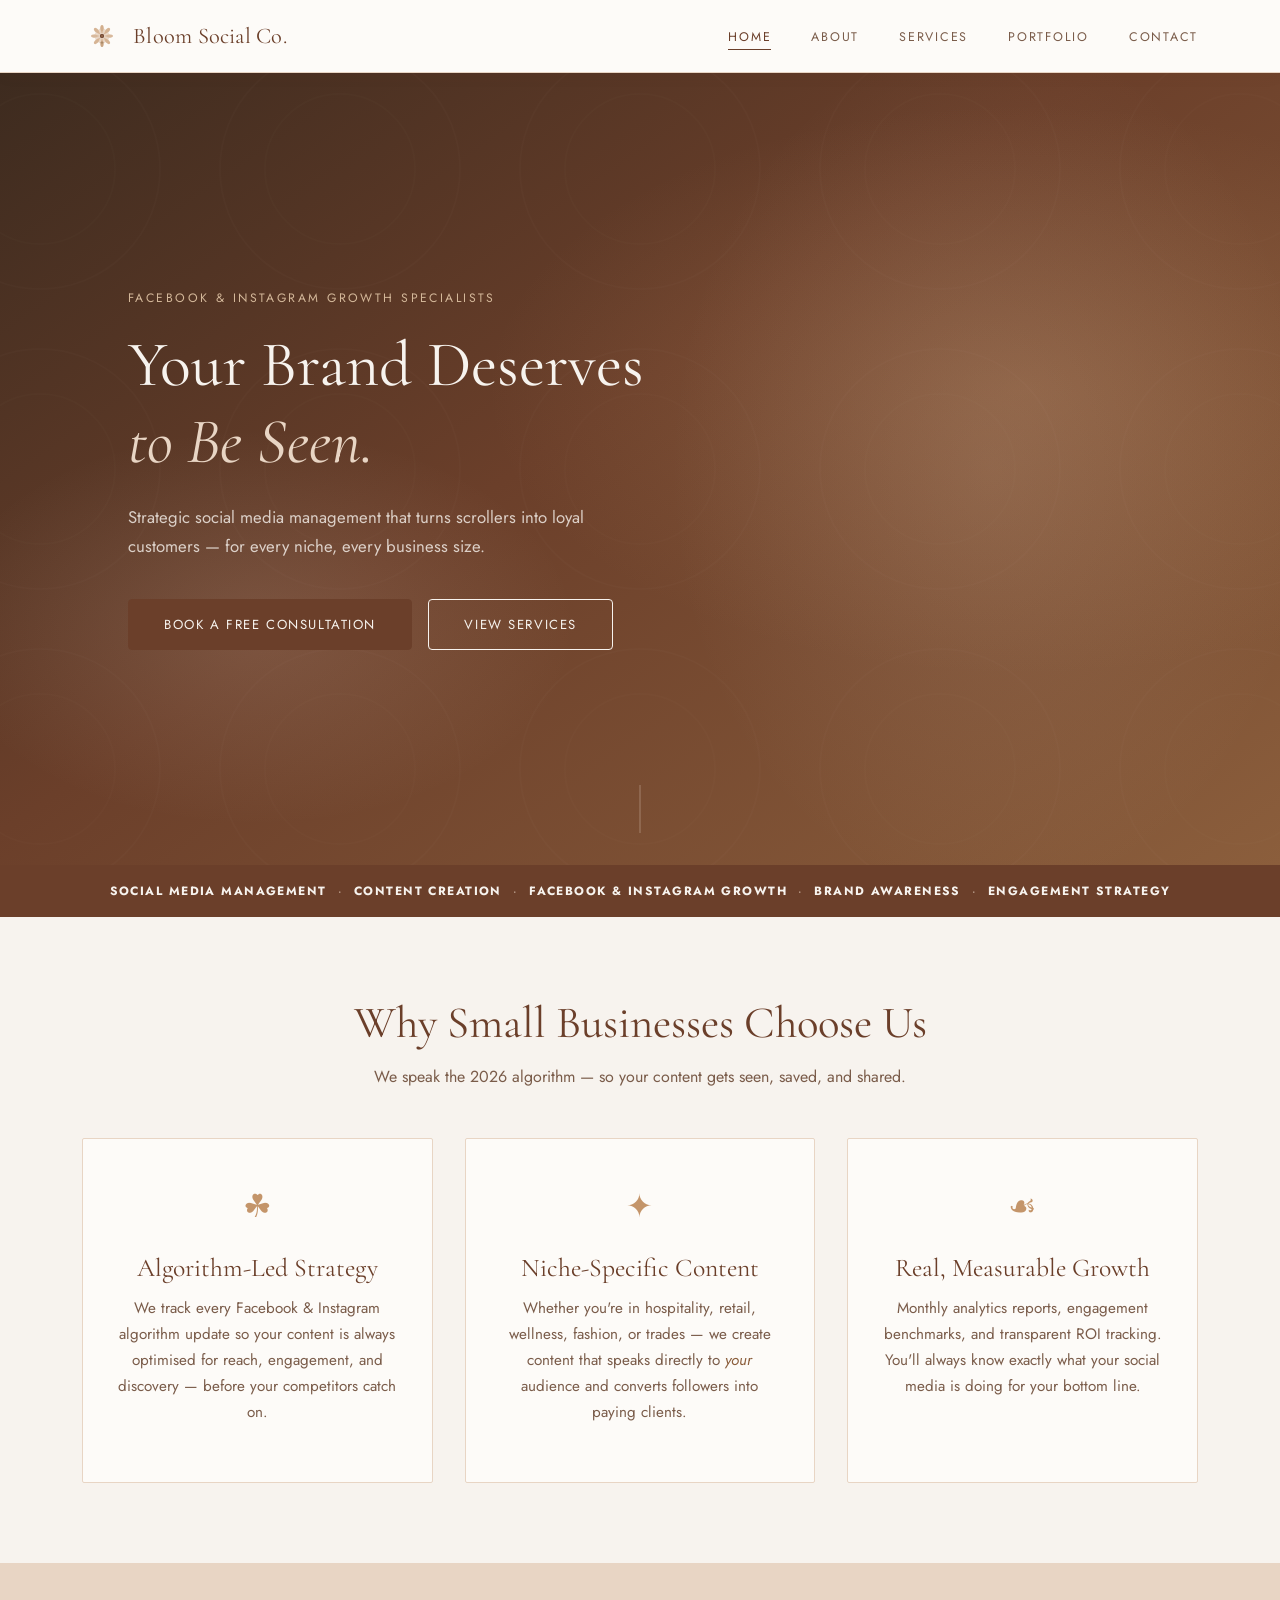
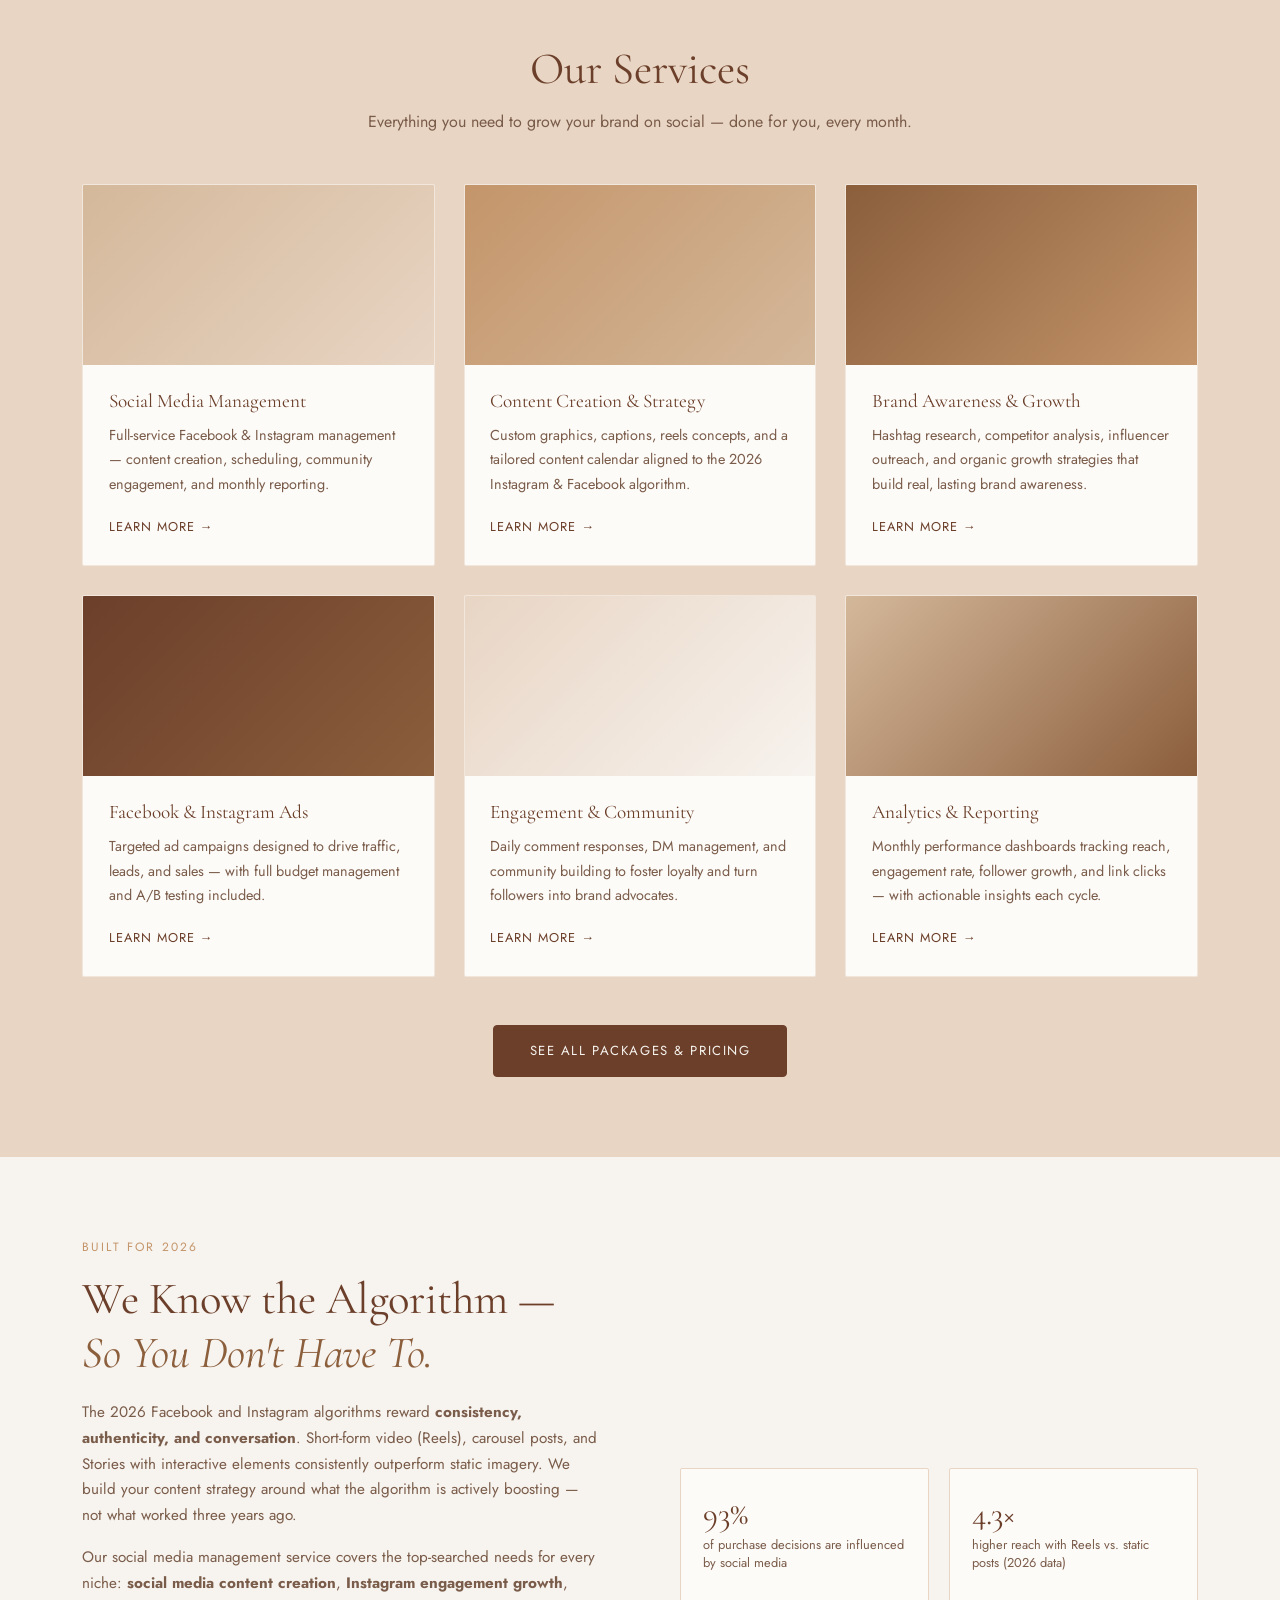
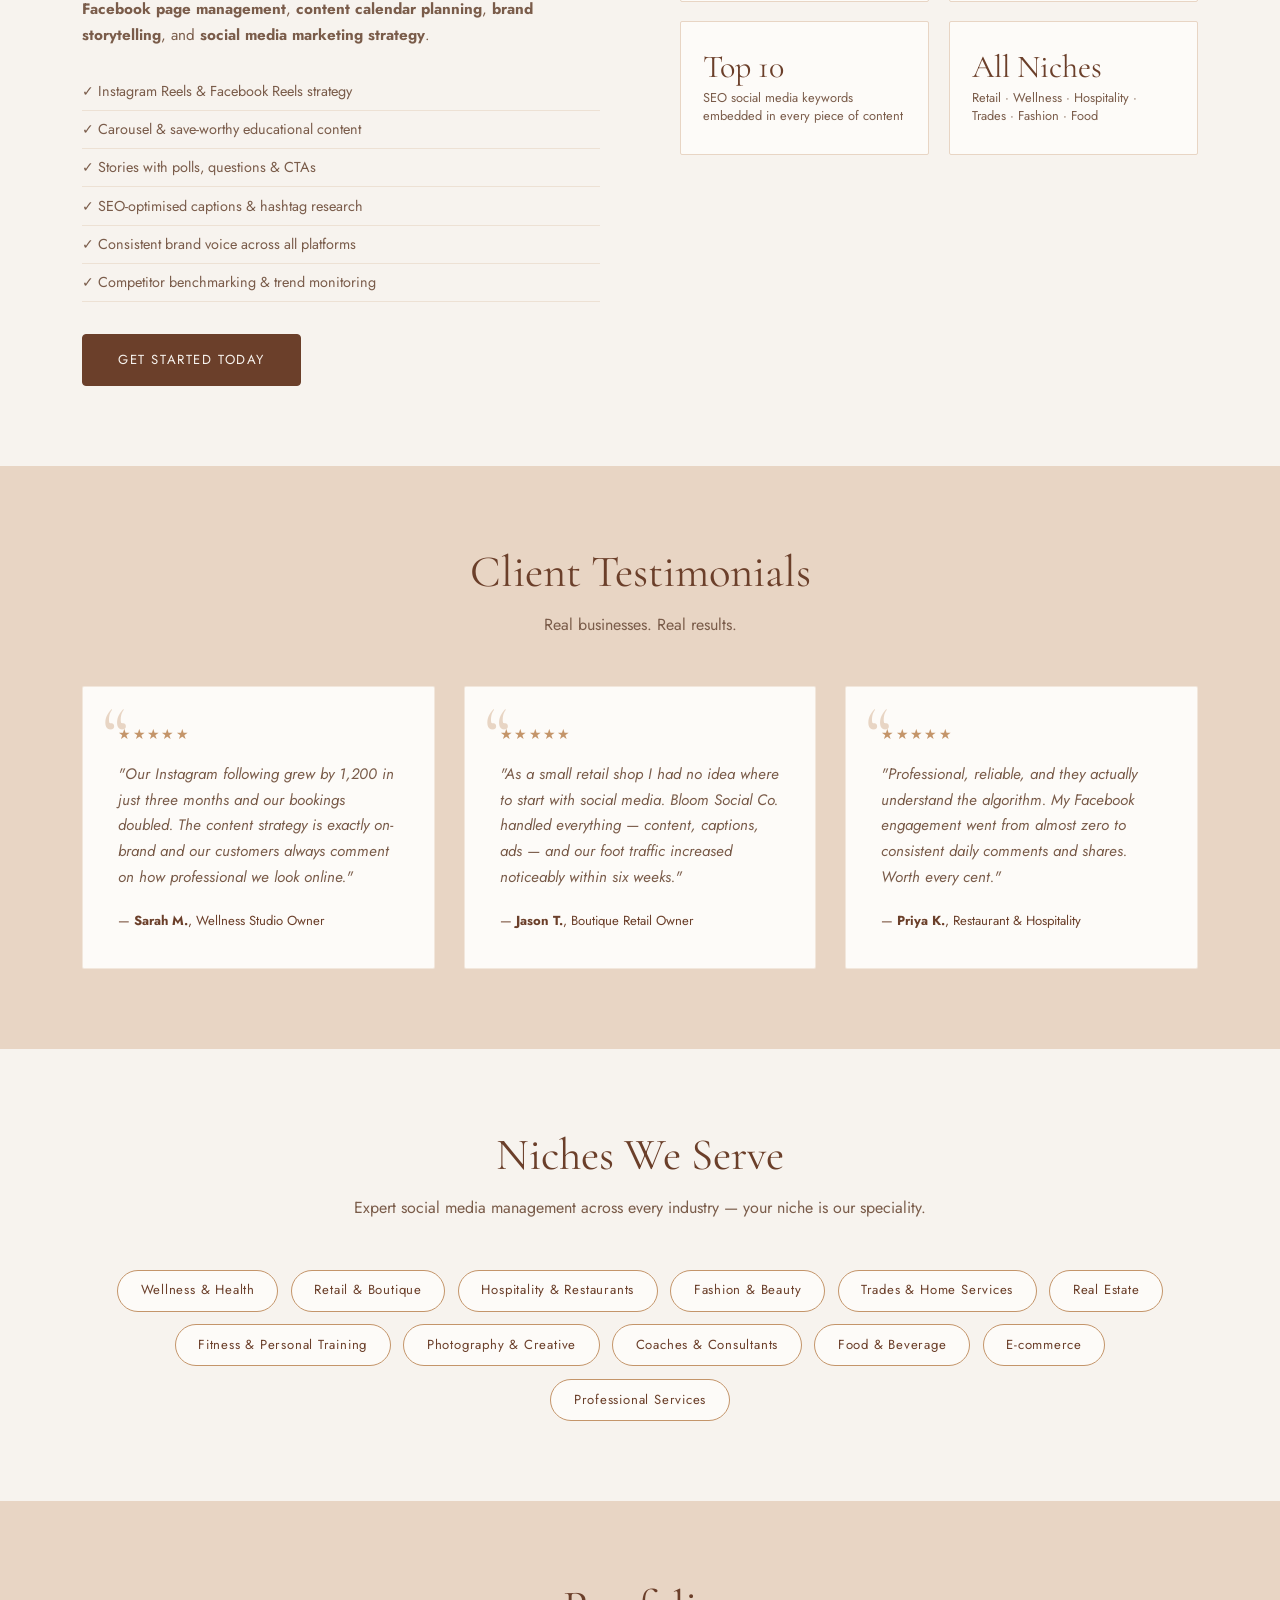
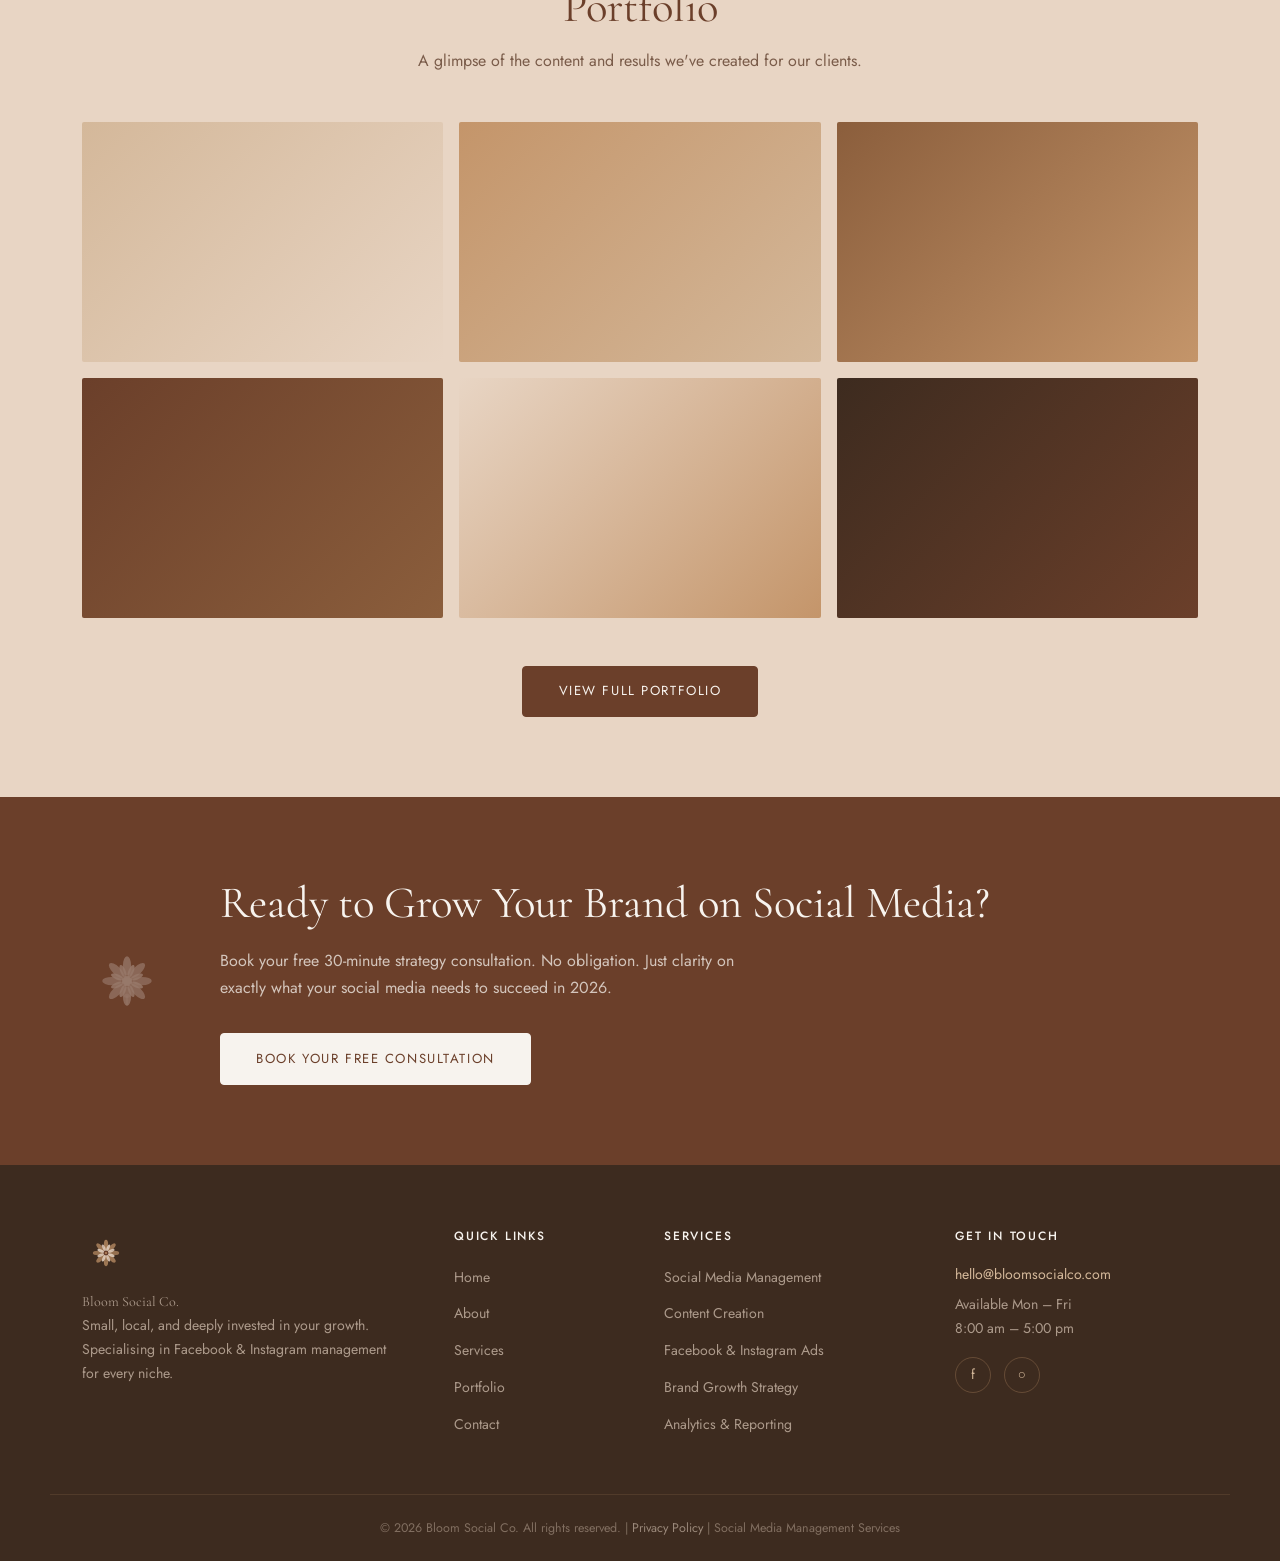
==== index.html @ 13945290 "Build complete Bloom Social Co. website with SEO, logo, and all pages - index.html: Full homepage wi" ====
<!DOCTYPE html>
<html lang="en">
<head>
  <meta charset="UTF-8" />
  <meta name="viewport" content="width=device-width, initial-scale=1.0" />

  <!-- Primary SEO -->
  <title>Social Media Management | Facebook & Instagram Growth | Local Social Media Manager</title>
  <meta name="description" content="Expert social media management for small businesses. Grow your Facebook & Instagram with proven content strategy, engagement growth, and brand storytelling. Serving all niches — book your free consultation today." />
  <meta name="keywords" content="social media management, social media manager, Facebook management, Instagram management, content creation, social media marketing, small business social media, Instagram growth, Facebook ads management, social media strategy, content calendar, brand awareness, engagement growth, social media consultant, local social media manager" />

  <!-- Open Graph -->
  <meta property="og:title" content="Social Media Management | Facebook & Instagram Growth" />
  <meta property="og:description" content="Grow your brand on Facebook & Instagram with expert social media management. Content strategy, engagement, and results — for every niche." />
  <meta property="og:type" content="website" />
  <meta property="og:image" content="assets/og-image.jpg" />

  <!-- Schema Markup -->
  <script type="application/ld+json">
  {
    "@context": "https://schema.org",
    "@type": "LocalBusiness",
    "name": "Bloom Social Co.",
    "description": "Professional social media management for small businesses on Facebook and Instagram.",
    "serviceType": "Social Media Management",
    "areaServed": "Local",
    "url": "https://bloomsocialco.com",
    "sameAs": [
      "https://facebook.com/bloomsocialco",
      "https://instagram.com/bloomsocialco"
    ]
  }
  </script>

  <link rel="preconnect" href="https://fonts.googleapis.com" />
  <link rel="preconnect" href="https://fonts.gstatic.com" crossorigin />
  <link href="https://fonts.googleapis.com/css2?family=Cormorant+Garamond:ital,wght@0,300;0,400;0,500;1,300;1,400&family=Jost:wght@300;400;500&display=swap" rel="stylesheet" />
  <link rel="stylesheet" href="styles.css" />
</head>
<body>

  <!-- NAVIGATION -->
  <header class="site-header" id="top">
    <nav class="nav-container">
      <a href="index.html" class="logo-link">
        <img src="logo.svg" alt="Bloom Social Co. — Social Media Management" class="logo-img" />
        <span class="logo-text">Bloom Social Co.</span>
      </a>
      <button class="nav-toggle" aria-label="Open menu" id="navToggle">&#9776;</button>
      <ul class="nav-links" id="navLinks">
        <li><a href="index.html" class="active">Home</a></li>
        <li><a href="about.html">About</a></li>
        <li><a href="services.html">Services</a></li>
        <li><a href="portfolio.html">Portfolio</a></li>
        <li><a href="contact.html">Contact</a></li>
      </ul>
    </nav>
  </header>

  <!-- HERO -->
  <section class="hero" aria-label="Hero — Social Media Management">
    <div class="hero-overlay"></div>
    <div class="hero-content">
      <p class="hero-eyebrow">Facebook &amp; Instagram Growth Specialists</p>
      <h1>Your Brand Deserves<br /><em>to Be Seen.</em></h1>
      <p class="hero-sub">Strategic social media management that turns scrollers into loyal customers — for every niche, every business size.</p>
      <div class="hero-cta">
        <a href="contact.html" class="btn btn-primary">Book a Free Consultation</a>
        <a href="services.html" class="btn btn-outline">View Services</a>
      </div>
    </div>
    <div class="hero-scroll-hint">
      <span></span>
    </div>
  </section>

  <!-- SEO INTRO STRIP -->
  <section class="seo-strip">
    <div class="container">
      <p>
        <strong>Social Media Management</strong> &nbsp;·&nbsp;
        <strong>Content Creation</strong> &nbsp;·&nbsp;
        <strong>Facebook &amp; Instagram Growth</strong> &nbsp;·&nbsp;
        <strong>Brand Awareness</strong> &nbsp;·&nbsp;
        <strong>Engagement Strategy</strong>
      </p>
    </div>
  </section>

  <!-- THREE PILLARS -->
  <section class="pillars section-pad" id="why-us">
    <div class="container">
      <h2 class="section-title">Why Small Businesses Choose Us</h2>
      <p class="section-sub">We speak the 2026 algorithm — so your content gets seen, saved, and shared.</p>
      <div class="pillars-grid">
        <div class="pillar-card">
          <div class="pillar-icon">&#9752;</div>
          <h3>Algorithm-Led Strategy</h3>
          <p>We track every Facebook &amp; Instagram algorithm update so your content is always optimised for reach, engagement, and discovery — before your competitors catch on.</p>
        </div>
        <div class="pillar-card">
          <div class="pillar-icon">&#10022;</div>
          <h3>Niche-Specific Content</h3>
          <p>Whether you're in hospitality, retail, wellness, fashion, or trades — we create content that speaks directly to <em>your</em> audience and converts followers into paying clients.</p>
        </div>
        <div class="pillar-card">
          <div class="pillar-icon">&#9753;</div>
          <h3>Real, Measurable Growth</h3>
          <p>Monthly analytics reports, engagement benchmarks, and transparent ROI tracking. You'll always know exactly what your social media is doing for your bottom line.</p>
        </div>
      </div>
    </div>
  </section>

  <!-- SERVICES SNAPSHOT -->
  <section class="services-snapshot section-pad bg-cream" id="services">
    <div class="container">
      <h2 class="section-title">Our Services</h2>
      <p class="section-sub">Everything you need to grow your brand on social — done for you, every month.</p>
      <div class="services-grid">

        <article class="service-card">
          <div class="service-img-wrap">
            <div class="service-img-placeholder si-1"></div>
          </div>
          <div class="service-body">
            <h3>Social Media Management</h3>
            <p>Full-service Facebook &amp; Instagram management — content creation, scheduling, community engagement, and monthly reporting.</p>
            <a href="services.html#management" class="link-arrow">Learn More &rarr;</a>
          </div>
        </article>

        <article class="service-card">
          <div class="service-img-wrap">
            <div class="service-img-placeholder si-2"></div>
          </div>
          <div class="service-body">
            <h3>Content Creation &amp; Strategy</h3>
            <p>Custom graphics, captions, reels concepts, and a tailored content calendar aligned to the 2026 Instagram &amp; Facebook algorithm.</p>
            <a href="services.html#content" class="link-arrow">Learn More &rarr;</a>
          </div>
        </article>

        <article class="service-card">
          <div class="service-img-wrap">
            <div class="service-img-placeholder si-3"></div>
          </div>
          <div class="service-body">
            <h3>Brand Awareness &amp; Growth</h3>
            <p>Hashtag research, competitor analysis, influencer outreach, and organic growth strategies that build real, lasting brand awareness.</p>
            <a href="services.html#growth" class="link-arrow">Learn More &rarr;</a>
          </div>
        </article>

        <article class="service-card">
          <div class="service-img-wrap">
            <div class="service-img-placeholder si-4"></div>
          </div>
          <div class="service-body">
            <h3>Facebook &amp; Instagram Ads</h3>
            <p>Targeted ad campaigns designed to drive traffic, leads, and sales — with full budget management and A/B testing included.</p>
            <a href="services.html#ads" class="link-arrow">Learn More &rarr;</a>
          </div>
        </article>

        <article class="service-card">
          <div class="service-img-wrap">
            <div class="service-img-placeholder si-5"></div>
          </div>
          <div class="service-body">
            <h3>Engagement &amp; Community</h3>
            <p>Daily comment responses, DM management, and community building to foster loyalty and turn followers into brand advocates.</p>
            <a href="services.html#engagement" class="link-arrow">Learn More &rarr;</a>
          </div>
        </article>

        <article class="service-card">
          <div class="service-img-wrap">
            <div class="service-img-placeholder si-6"></div>
          </div>
          <div class="service-body">
            <h3>Analytics &amp; Reporting</h3>
            <p>Monthly performance dashboards tracking reach, engagement rate, follower growth, and link clicks — with actionable insights each cycle.</p>
            <a href="services.html#analytics" class="link-arrow">Learn More &rarr;</a>
          </div>
        </article>

      </div>
      <div class="center-cta">
        <a href="services.html" class="btn btn-primary">See All Packages &amp; Pricing</a>
      </div>
    </div>
  </section>

  <!-- SEO KEYWORDS SECTION -->
  <section class="seo-section section-pad" id="seo-info">
    <div class="container two-col">
      <div class="seo-text">
        <span class="eyebrow">Built for 2026</span>
        <h2>We Know the Algorithm — <em>So You Don't Have To.</em></h2>
        <p>The 2026 Facebook and Instagram algorithms reward <strong>consistency, authenticity, and conversation</strong>. Short-form video (Reels), carousel posts, and Stories with interactive elements consistently outperform static imagery. We build your content strategy around what the algorithm is actively boosting — not what worked three years ago.</p>
        <p>Our social media management service covers the top-searched needs for every niche: <strong>social media content creation</strong>, <strong>Instagram engagement growth</strong>, <strong>Facebook page management</strong>, <strong>content calendar planning</strong>, <strong>brand storytelling</strong>, and <strong>social media marketing strategy</strong>.</p>
        <ul class="seo-list">
          <li>&#10003; Instagram Reels &amp; Facebook Reels strategy</li>
          <li>&#10003; Carousel &amp; save-worthy educational content</li>
          <li>&#10003; Stories with polls, questions &amp; CTAs</li>
          <li>&#10003; SEO-optimised captions &amp; hashtag research</li>
          <li>&#10003; Consistent brand voice across all platforms</li>
          <li>&#10003; Competitor benchmarking &amp; trend monitoring</li>
        </ul>
        <a href="contact.html" class="btn btn-primary">Get Started Today</a>
      </div>
      <div class="seo-visual">
        <div class="seo-stat-card">
          <span class="stat-num">93%</span>
          <span class="stat-label">of purchase decisions are influenced by social media</span>
        </div>
        <div class="seo-stat-card">
          <span class="stat-num">4.3×</span>
          <span class="stat-label">higher reach with Reels vs. static posts (2026 data)</span>
        </div>
        <div class="seo-stat-card">
          <span class="stat-num">Top 10</span>
          <span class="stat-label">SEO social media keywords embedded in every piece of content</span>
        </div>
        <div class="seo-stat-card">
          <span class="stat-num">All Niches</span>
          <span class="stat-label">Retail · Wellness · Hospitality · Trades · Fashion · Food</span>
        </div>
      </div>
    </div>
  </section>

  <!-- TESTIMONIALS -->
  <section class="testimonials section-pad bg-cream" id="testimonials">
    <div class="container">
      <h2 class="section-title">Client Testimonials</h2>
      <p class="section-sub">Real businesses. Real results.</p>
      <div class="testimonials-grid">

        <blockquote class="testimonial-card">
          <div class="stars">&#9733;&#9733;&#9733;&#9733;&#9733;</div>
          <p>"Our Instagram following grew by 1,200 in just three months and our bookings doubled. The content strategy is exactly on-brand and our customers always comment on how professional we look online."</p>
          <footer>— <strong>Sarah M.</strong>, Wellness Studio Owner</footer>
        </blockquote>

        <blockquote class="testimonial-card">
          <div class="stars">&#9733;&#9733;&#9733;&#9733;&#9733;</div>
          <p>"As a small retail shop I had no idea where to start with social media. Bloom Social Co. handled everything — content, captions, ads — and our foot traffic increased noticeably within six weeks."</p>
          <footer>— <strong>Jason T.</strong>, Boutique Retail Owner</footer>
        </blockquote>

        <blockquote class="testimonial-card">
          <div class="stars">&#9733;&#9733;&#9733;&#9733;&#9733;</div>
          <p>"Professional, reliable, and they actually understand the algorithm. My Facebook engagement went from almost zero to consistent daily comments and shares. Worth every cent."</p>
          <footer>— <strong>Priya K.</strong>, Restaurant &amp; Hospitality</footer>
        </blockquote>

      </div>
    </div>
  </section>

  <!-- NICHES WE SERVE -->
  <section class="niches section-pad" id="niches">
    <div class="container">
      <h2 class="section-title">Niches We Serve</h2>
      <p class="section-sub">Expert social media management across every industry — your niche is our speciality.</p>
      <div class="niches-wrap">
        <span class="niche-tag">Wellness &amp; Health</span>
        <span class="niche-tag">Retail &amp; Boutique</span>
        <span class="niche-tag">Hospitality &amp; Restaurants</span>
        <span class="niche-tag">Fashion &amp; Beauty</span>
        <span class="niche-tag">Trades &amp; Home Services</span>
        <span class="niche-tag">Real Estate</span>
        <span class="niche-tag">Fitness &amp; Personal Training</span>
        <span class="niche-tag">Photography &amp; Creative</span>
        <span class="niche-tag">Coaches &amp; Consultants</span>
        <span class="niche-tag">Food &amp; Beverage</span>
        <span class="niche-tag">E-commerce</span>
        <span class="niche-tag">Professional Services</span>
      </div>
    </div>
  </section>

  <!-- PORTFOLIO TEASER -->
  <section class="portfolio-teaser section-pad bg-cream" id="portfolio">
    <div class="container">
      <h2 class="section-title">Portfolio</h2>
      <p class="section-sub">A glimpse of the content and results we've created for our clients.</p>
      <div class="portfolio-grid">
        <div class="portfolio-item pi-1">
          <div class="portfolio-overlay">
            <span>Wellness Studio — Instagram Growth</span>
          </div>
        </div>
        <div class="portfolio-item pi-2">
          <div class="portfolio-overlay">
            <span>Boutique Retail — Facebook &amp; IG Strategy</span>
          </div>
        </div>
        <div class="portfolio-item pi-3">
          <div class="portfolio-overlay">
            <span>Restaurant — Content Creation &amp; Reels</span>
          </div>
        </div>
        <div class="portfolio-item pi-4">
          <div class="portfolio-overlay">
            <span>Fitness Coach — Personal Branding</span>
          </div>
        </div>
        <div class="portfolio-item pi-5">
          <div class="portfolio-overlay">
            <span>Real Estate — Listing Campaigns</span>
          </div>
        </div>
        <div class="portfolio-item pi-6">
          <div class="portfolio-overlay">
            <span>E-commerce — Ad Campaign Management</span>
          </div>
        </div>
      </div>
      <div class="center-cta">
        <a href="portfolio.html" class="btn btn-primary">View Full Portfolio</a>
      </div>
    </div>
  </section>

  <!-- CTA BANNER -->
  <section class="cta-banner section-pad">
    <div class="container cta-inner">
      <div class="cta-flower">
        <img src="logo.svg" alt="" aria-hidden="true" class="cta-logo" />
      </div>
      <div class="cta-text">
        <h2>Ready to Grow Your Brand on Social Media?</h2>
        <p>Book your free 30-minute strategy consultation. No obligation. Just clarity on exactly what your social media needs to succeed in 2026.</p>
        <a href="contact.html" class="btn btn-light">Book Your Free Consultation</a>
      </div>
    </div>
  </section>

  <!-- FOOTER -->
  <footer class="site-footer">
    <div class="container footer-grid">
      <div class="footer-brand">
        <img src="logo.svg" alt="Bloom Social Co." class="footer-logo" />
        <p class="footer-tagline">Bloom Social Co.</p>
        <p>Small, local, and deeply invested in your growth. Specialising in Facebook &amp; Instagram management for every niche.</p>
      </div>
      <div class="footer-links">
        <h4>Quick Links</h4>
        <ul>
          <li><a href="index.html">Home</a></li>
          <li><a href="about.html">About</a></li>
          <li><a href="services.html">Services</a></li>
          <li><a href="portfolio.html">Portfolio</a></li>
          <li><a href="contact.html">Contact</a></li>
        </ul>
      </div>
      <div class="footer-services">
        <h4>Services</h4>
        <ul>
          <li><a href="services.html#management">Social Media Management</a></li>
          <li><a href="services.html#content">Content Creation</a></li>
          <li><a href="services.html#ads">Facebook &amp; Instagram Ads</a></li>
          <li><a href="services.html#growth">Brand Growth Strategy</a></li>
          <li><a href="services.html#analytics">Analytics &amp; Reporting</a></li>
        </ul>
      </div>
      <div class="footer-contact">
        <h4>Get in Touch</h4>
        <p><a href="mailto:hello@bloomsocialco.com">hello@bloomsocialco.com</a></p>
        <p>Available Mon – Fri<br />8:00 am – 5:00 pm</p>
        <div class="social-icons">
          <a href="#" aria-label="Facebook" class="social-icon">f</a>
          <a href="#" aria-label="Instagram" class="social-icon">&#9675;</a>
        </div>
      </div>
    </div>
    <div class="footer-bottom">
      <p>&copy; 2026 Bloom Social Co. All rights reserved. | <a href="#">Privacy Policy</a> | Social Media Management Services</p>
    </div>
  </footer>

  <script src="main.js"></script>
</body>
</html>
---- styles.css ----
/* ===================================================
   BLOOM SOCIAL CO. — Main Stylesheet
   Palette: Cream #F7F3EE, Beige #E8D5C4, Brown #6B3F2A
   =================================================== */

/* ---- RESET & BASE ---- */
*, *::before, *::after { box-sizing: border-box; margin: 0; padding: 0; }

:root {
  --cream:       #F7F3EE;
  --beige:       #E8D5C4;
  --beige-dark:  #D4B89A;
  --brown:       #6B3F2A;
  --brown-light: #8B5E3C;
  --brown-pale:  #C4956A;
  --text:        #3D2B1F;
  --text-light:  #7A5C4A;
  --white:       #FDFBF8;
  --font-serif:  'Cormorant Garamond', Georgia, serif;
  --font-sans:   'Jost', 'Helvetica Neue', Arial, sans-serif;
  --radius:      4px;
  --transition:  0.3s ease;
  --shadow:      0 4px 24px rgba(107,63,42,0.08);
}

html { scroll-behavior: smooth; }

body {
  font-family: var(--font-sans);
  font-size: 16px;
  line-height: 1.7;
  color: var(--text);
  background: var(--cream);
}

img { max-width: 100%; display: block; }
a  { color: inherit; text-decoration: none; }
ul { list-style: none; }

/* ---- TYPOGRAPHY ---- */
h1, h2, h3, h4 {
  font-family: var(--font-serif);
  font-weight: 400;
  line-height: 1.2;
  color: var(--brown);
}

h1 { font-size: clamp(2.4rem, 5vw, 4rem); }
h2 { font-size: clamp(1.8rem, 3.5vw, 2.8rem); }
h3 { font-size: clamp(1.2rem, 2.5vw, 1.6rem); }

em { font-style: italic; color: var(--brown-light); }

p { margin-bottom: 1rem; color: var(--text-light); }

/* ---- CONTAINERS ---- */
.container       { max-width: 1180px; margin: 0 auto; padding: 0 2rem; }
.section-pad     { padding: 5rem 0; }
.bg-cream        { background: var(--beige); }

/* ---- BUTTONS ---- */
.btn {
  display: inline-block;
  font-family: var(--font-sans);
  font-size: 0.82rem;
  letter-spacing: 0.12em;
  text-transform: uppercase;
  padding: 0.85rem 2.2rem;
  border-radius: var(--radius);
  transition: var(--transition);
  cursor: pointer;
  border: 1.5px solid transparent;
}

.btn-primary {
  background: var(--brown);
  color: var(--cream);
  border-color: var(--brown);
}
.btn-primary:hover {
  background: var(--brown-light);
  border-color: var(--brown-light);
}

.btn-outline {
  background: transparent;
  color: var(--cream);
  border-color: var(--cream);
}
.btn-outline:hover {
  background: var(--cream);
  color: var(--brown);
}

.btn-light {
  background: var(--cream);
  color: var(--brown);
  border-color: var(--cream);
}
.btn-light:hover {
  background: var(--beige);
  border-color: var(--beige);
}

/* ---- NAVIGATION ---- */
.site-header {
  position: sticky;
  top: 0;
  z-index: 100;
  background: var(--white);
  border-bottom: 1px solid var(--beige);
  box-shadow: 0 2px 16px rgba(107,63,42,0.05);
}

.nav-container {
  max-width: 1180px;
  margin: 0 auto;
  padding: 0 2rem;
  display: flex;
  align-items: center;
  justify-content: space-between;
  height: 72px;
}

.logo-link {
  display: flex;
  align-items: center;
  gap: 0.7rem;
}

.logo-img { width: 40px; height: 40px; }

.logo-text {
  font-family: var(--font-serif);
  font-size: 1.4rem;
  color: var(--brown);
  letter-spacing: 0.01em;
}

.nav-links {
  display: flex;
  gap: 2.5rem;
  align-items: center;
}

.nav-links a {
  font-size: 0.78rem;
  letter-spacing: 0.14em;
  text-transform: uppercase;
  color: var(--text-light);
  transition: color var(--transition);
  position: relative;
}

.nav-links a::after {
  content: '';
  position: absolute;
  bottom: -4px;
  left: 0;
  width: 0;
  height: 1px;
  background: var(--brown);
  transition: width var(--transition);
}

.nav-links a:hover,
.nav-links a.active {
  color: var(--brown);
}

.nav-links a:hover::after,
.nav-links a.active::after {
  width: 100%;
}

.nav-toggle {
  display: none;
  background: none;
  border: none;
  font-size: 1.5rem;
  color: var(--brown);
  cursor: pointer;
}

/* ---- HERO ---- */
.hero {
  position: relative;
  min-height: 88vh;
  background: var(--brown);
  display: flex;
  align-items: center;
  overflow: hidden;
}

/* Layered gradient texture background */
.hero::before {
  content: '';
  position: absolute;
  inset: 0;
  background:
    radial-gradient(ellipse 70% 60% at 80% 40%, rgba(196,149,106,0.25) 0%, transparent 60%),
    radial-gradient(ellipse 50% 50% at 20% 70%, rgba(232,213,196,0.15) 0%, transparent 50%),
    linear-gradient(145deg, #3D2B1F 0%, #6B3F2A 45%, #8B5E3C 100%);
}

.hero::after {
  content: '';
  position: absolute;
  top: -10%;
  right: -5%;
  width: 55%;
  height: 120%;
  background: radial-gradient(ellipse at center, rgba(232,213,196,0.12) 0%, transparent 65%);
  border-radius: 50%;
}

.hero-overlay {
  position: absolute;
  inset: 0;
  background: url("data:image/svg+xml,%3Csvg xmlns='http://www.w3.org/2000/svg' width='200' height='200' viewBox='0 0 200 200'%3E%3Ccircle cx='100' cy='100' r='80' fill='none' stroke='rgba(232,213,196,0.04)' stroke-width='1'/%3E%3Ccircle cx='100' cy='100' r='50' fill='none' stroke='rgba(232,213,196,0.03)' stroke-width='1'/%3E%3C/svg%3E") center/300px repeat;
  opacity: 0.5;
}

.hero-content {
  position: relative;
  z-index: 2;
  max-width: 680px;
  padding: 4rem 2rem 4rem 10%;
}

.hero-eyebrow {
  font-size: 0.76rem;
  letter-spacing: 0.2em;
  text-transform: uppercase;
  color: var(--beige-dark);
  margin-bottom: 1.2rem;
}

.hero h1 {
  color: var(--cream);
  margin-bottom: 1.4rem;
}

.hero h1 em { color: var(--beige); }

.hero-sub {
  color: rgba(247,243,238,0.8);
  font-size: 1.05rem;
  max-width: 520px;
  margin-bottom: 2.4rem;
}

.hero-cta {
  display: flex;
  gap: 1rem;
  flex-wrap: wrap;
}

.hero-scroll-hint {
  position: absolute;
  bottom: 2rem;
  left: 50%;
  transform: translateX(-50%);
  z-index: 2;
}

.hero-scroll-hint span {
  display: block;
  width: 1px;
  height: 48px;
  background: rgba(232,213,196,0.4);
  margin: 0 auto;
  animation: scrollLine 2s ease infinite;
}

@keyframes scrollLine {
  0%   { opacity: 0; transform: scaleY(0); transform-origin: top; }
  50%  { opacity: 1; }
  100% { opacity: 0; transform: scaleY(1); transform-origin: top; }
}

/* ---- SEO STRIP ---- */
.seo-strip {
  background: var(--brown);
  padding: 1rem 0;
}

.seo-strip p {
  color: var(--beige);
  font-size: 0.75rem;
  letter-spacing: 0.12em;
  text-transform: uppercase;
  text-align: center;
  margin: 0;
}

.seo-strip strong { color: var(--cream); }

/* ---- SECTION TITLES ---- */
.section-title {
  text-align: center;
  margin-bottom: 0.75rem;
}

.section-sub {
  text-align: center;
  max-width: 580px;
  margin: 0 auto 3rem;
  font-size: 1rem;
}

/* ---- PILLARS ---- */
.pillars-grid {
  display: grid;
  grid-template-columns: repeat(3, 1fr);
  gap: 2rem;
}

.pillar-card {
  text-align: center;
  padding: 2.5rem 2rem;
  border: 1px solid var(--beige);
  border-radius: 2px;
  background: var(--white);
  transition: box-shadow var(--transition), transform var(--transition);
}

.pillar-card:hover {
  box-shadow: var(--shadow);
  transform: translateY(-3px);
}

.pillar-icon {
  font-size: 2rem;
  color: var(--brown-pale);
  margin-bottom: 1.2rem;
}

.pillar-card h3 { margin-bottom: 0.8rem; }
.pillar-card p  { font-size: 0.95rem; }

/* ---- SERVICES GRID ---- */
.services-grid {
  display: grid;
  grid-template-columns: repeat(3, 1fr);
  gap: 1.8rem;
  margin-bottom: 3rem;
}

.service-card {
  background: var(--white);
  border: 1px solid rgba(196,149,106,0.2);
  border-radius: 2px;
  overflow: hidden;
  transition: box-shadow var(--transition), transform var(--transition);
}

.service-card:hover {
  box-shadow: var(--shadow);
  transform: translateY(-4px);
}

.service-img-wrap { height: 180px; overflow: hidden; }

/* Placeholder colours per card — replace with real images */
.service-img-placeholder {
  width: 100%;
  height: 100%;
}
.si-1 { background: linear-gradient(135deg, #D4B89A, #E8D5C4); }
.si-2 { background: linear-gradient(135deg, #C4956A, #D4B89A); }
.si-3 { background: linear-gradient(135deg, #8B5E3C, #C4956A); }
.si-4 { background: linear-gradient(135deg, #6B3F2A, #8B5E3C); }
.si-5 { background: linear-gradient(135deg, #E8D5C4, #F7F3EE); }
.si-6 { background: linear-gradient(135deg, #D4B89A, #8B5E3C); }

.service-body {
  padding: 1.6rem;
}

.service-body h3 { margin-bottom: 0.6rem; font-size: 1.2rem; }
.service-body p  { font-size: 0.9rem; margin-bottom: 1rem; }

.link-arrow {
  font-size: 0.8rem;
  letter-spacing: 0.08em;
  color: var(--brown);
  text-transform: uppercase;
  display: inline-flex;
  align-items: center;
  gap: 0.3rem;
  transition: gap var(--transition);
}

.link-arrow:hover { gap: 0.6rem; }

.center-cta { text-align: center; }

/* ---- SEO SECTION ---- */
.two-col {
  display: grid;
  grid-template-columns: 1fr 1fr;
  gap: 5rem;
  align-items: center;
}

.eyebrow {
  display: block;
  font-size: 0.75rem;
  letter-spacing: 0.18em;
  text-transform: uppercase;
  color: var(--brown-pale);
  margin-bottom: 1rem;
}

.seo-text h2 { margin-bottom: 1.2rem; }
.seo-text p  { font-size: 0.95rem; }

.seo-list {
  list-style: none;
  margin: 1.5rem 0 2rem;
}

.seo-list li {
  font-size: 0.9rem;
  color: var(--text-light);
  padding: 0.4rem 0;
  border-bottom: 1px solid rgba(196,149,106,0.2);
}

.seo-visual {
  display: grid;
  grid-template-columns: 1fr 1fr;
  gap: 1.2rem;
}

.seo-stat-card {
  background: var(--white);
  border: 1px solid var(--beige);
  padding: 1.8rem 1.4rem;
  border-radius: 2px;
  display: flex;
  flex-direction: column;
  gap: 0.4rem;
}

.stat-num {
  font-family: var(--font-serif);
  font-size: 2rem;
  color: var(--brown);
  line-height: 1;
}

.stat-label {
  font-size: 0.8rem;
  color: var(--text-light);
  line-height: 1.4;
}

/* ---- TESTIMONIALS ---- */
.testimonials-grid {
  display: grid;
  grid-template-columns: repeat(3, 1fr);
  gap: 1.8rem;
}

.testimonial-card {
  background: var(--white);
  border: 1px solid rgba(196,149,106,0.2);
  padding: 2.2rem;
  border-radius: 2px;
  position: relative;
}

.testimonial-card::before {
  content: '\201C';
  font-family: var(--font-serif);
  font-size: 5rem;
  color: var(--beige);
  position: absolute;
  top: 0.5rem;
  left: 1.2rem;
  line-height: 1;
}

.stars {
  color: var(--brown-pale);
  font-size: 0.85rem;
  letter-spacing: 0.1em;
  margin-bottom: 1rem;
}

.testimonial-card p {
  font-style: italic;
  font-size: 0.95rem;
  margin-bottom: 1.2rem;
}

.testimonial-card footer {
  font-size: 0.82rem;
  color: var(--brown);
}

/* ---- NICHES ---- */
.niches-wrap {
  display: flex;
  flex-wrap: wrap;
  gap: 0.8rem;
  justify-content: center;
}

.niche-tag {
  display: inline-block;
  padding: 0.55rem 1.4rem;
  border: 1px solid var(--brown-pale);
  border-radius: 100px;
  font-size: 0.82rem;
  letter-spacing: 0.06em;
  color: var(--brown);
  background: var(--white);
  transition: background var(--transition), color var(--transition);
}

.niche-tag:hover {
  background: var(--brown);
  color: var(--cream);
}

/* ---- PORTFOLIO GRID ---- */
.portfolio-grid {
  display: grid;
  grid-template-columns: repeat(3, 1fr);
  gap: 1rem;
  margin-bottom: 3rem;
}

.portfolio-item {
  position: relative;
  height: 240px;
  border-radius: 2px;
  overflow: hidden;
  cursor: pointer;
}

.pi-1 { background: linear-gradient(135deg, #D4B89A 0%, #E8D5C4 100%); }
.pi-2 { background: linear-gradient(135deg, #C4956A 0%, #D4B89A 100%); }
.pi-3 { background: linear-gradient(135deg, #8B5E3C 0%, #C4956A 100%); }
.pi-4 { background: linear-gradient(135deg, #6B3F2A 0%, #8B5E3C 100%); }
.pi-5 { background: linear-gradient(135deg, #E8D5C4 0%, #C4956A 100%); }
.pi-6 { background: linear-gradient(135deg, #3D2B1F 0%, #6B3F2A 100%); }

.portfolio-overlay {
  position: absolute;
  inset: 0;
  background: rgba(61,43,31,0.7);
  display: flex;
  align-items: flex-end;
  padding: 1.4rem;
  opacity: 0;
  transition: opacity var(--transition);
}

.portfolio-item:hover .portfolio-overlay { opacity: 1; }

.portfolio-overlay span {
  color: var(--cream);
  font-size: 0.85rem;
  letter-spacing: 0.06em;
  font-family: var(--font-serif);
  font-size: 1rem;
}

/* ---- CTA BANNER ---- */
.cta-banner {
  background: var(--brown);
  padding: 5rem 0;
}

.cta-inner {
  display: flex;
  align-items: center;
  gap: 3rem;
}

.cta-flower { flex-shrink: 0; }

.cta-logo {
  width: 90px;
  height: 90px;
  filter: brightness(0) invert(1) opacity(0.3);
}

.cta-text h2 {
  color: var(--cream);
  margin-bottom: 1rem;
}

.cta-text p {
  color: rgba(247,243,238,0.75);
  max-width: 520px;
  margin-bottom: 2rem;
}

/* ---- FOOTER ---- */
.site-footer {
  background: var(--text);
  color: var(--beige);
  padding-top: 4rem;
}

.footer-grid {
  display: grid;
  grid-template-columns: 2fr 1fr 1.5fr 1.5fr;
  gap: 3rem;
  padding-bottom: 3rem;
  border-bottom: 1px solid rgba(196,149,106,0.15);
}

.footer-logo { width: 48px; height: 48px; margin-bottom: 0.8rem; }

.footer-tagline {
  font-family: var(--font-serif);
  font-size: 1.2rem;
  color: var(--cream);
  margin-bottom: 0.8rem;
}

.footer-brand p {
  font-size: 0.88rem;
  color: rgba(232,213,196,0.65);
  margin: 0;
}

.footer-links h4,
.footer-services h4,
.footer-contact h4 {
  color: var(--cream);
  font-size: 0.75rem;
  letter-spacing: 0.15em;
  text-transform: uppercase;
  margin-bottom: 1.2rem;
  font-family: var(--font-sans);
  font-weight: 500;
}

.footer-links ul li,
.footer-services ul li {
  margin-bottom: 0.6rem;
}

.footer-links a,
.footer-services a {
  font-size: 0.88rem;
  color: rgba(232,213,196,0.65);
  transition: color var(--transition);
}

.footer-links a:hover,
.footer-services a:hover {
  color: var(--beige);
}

.footer-contact p {
  font-size: 0.88rem;
  color: rgba(232,213,196,0.65);
  margin-bottom: 0.4rem;
}

.footer-contact a { color: var(--beige-dark); }

.social-icons {
  display: flex;
  gap: 0.8rem;
  margin-top: 1rem;
}

.social-icon {
  width: 36px;
  height: 36px;
  border: 1px solid rgba(196,149,106,0.3);
  border-radius: 50%;
  display: flex;
  align-items: center;
  justify-content: center;
  font-size: 0.85rem;
  color: var(--beige);
  transition: background var(--transition), border-color var(--transition);
}

.social-icon:hover {
  background: var(--brown-pale);
  border-color: var(--brown-pale);
}

.footer-bottom {
  padding: 1.4rem 2rem;
  text-align: center;
}

.footer-bottom p {
  font-size: 0.78rem;
  color: rgba(232,213,196,0.4);
  margin: 0;
}

.footer-bottom a {
  color: rgba(232,213,196,0.55);
  transition: color var(--transition);
}
.footer-bottom a:hover { color: var(--beige); }

/* ---- PAGE HERO (inner pages) ---- */
.page-hero {
  background: var(--brown);
  padding: 5rem 0 4rem;
  text-align: center;
  position: relative;
  overflow: hidden;
}

.page-hero::before {
  content: '';
  position: absolute;
  inset: 0;
  background: radial-gradient(ellipse 60% 80% at 50% 50%, rgba(196,149,106,0.18) 0%, transparent 70%);
}

.page-hero h1 {
  color: var(--cream);
  position: relative;
}

.page-hero p {
  color: rgba(247,243,238,0.7);
  max-width: 540px;
  margin: 1rem auto 0;
  position: relative;
}

/* ---- ABOUT PAGE ---- */
.about-story {
  display: grid;
  grid-template-columns: 1fr 1fr;
  gap: 5rem;
  align-items: center;
}

.about-img-block {
  position: relative;
}

.about-img-main {
  width: 100%;
  height: 480px;
  background: linear-gradient(145deg, var(--beige), var(--beige-dark));
  border-radius: 2px;
}

.about-img-accent {
  position: absolute;
  bottom: -2rem;
  right: -2rem;
  width: 60%;
  height: 200px;
  background: linear-gradient(145deg, var(--brown-pale), var(--brown));
  border-radius: 2px;
  border: 6px solid var(--cream);
}

.about-text .eyebrow { margin-bottom: 0.8rem; }
.about-text h2 { margin-bottom: 1.2rem; }

.about-values {
  display: grid;
  grid-template-columns: repeat(3, 1fr);
  gap: 1.5rem;
}

.value-card {
  padding: 2rem 1.5rem;
  border-top: 2px solid var(--brown-pale);
  background: var(--white);
}

.value-card h3 { font-size: 1.1rem; margin-bottom: 0.6rem; }
.value-card p  { font-size: 0.88rem; }

/* ---- SERVICES PAGE ---- */
.service-full {
  display: grid;
  grid-template-columns: 1fr 1fr;
  gap: 4rem;
  align-items: center;
  padding: 4rem 0;
  border-bottom: 1px solid var(--beige);
}

.service-full:last-child { border-bottom: none; }

.service-full.reverse { direction: rtl; }
.service-full.reverse > * { direction: ltr; }

.service-full-img {
  height: 360px;
  border-radius: 2px;
}

.sf-1 { background: linear-gradient(135deg, #D4B89A, #E8D5C4); }
.sf-2 { background: linear-gradient(135deg, #C4956A, #D4B89A); }
.sf-3 { background: linear-gradient(135deg, #8B5E3C, #C4956A); }
.sf-4 { background: linear-gradient(135deg, #6B3F2A, #8B5E3C); }
.sf-5 { background: linear-gradient(135deg, #E8D5C4, #C4956A); }

.service-full-text h2 { margin-bottom: 1rem; }
.service-full-text p  { font-size: 0.95rem; margin-bottom: 1rem; }

.includes-list {
  list-style: none;
  margin: 1.2rem 0 2rem;
}

.includes-list li {
  font-size: 0.88rem;
  color: var(--text-light);
  padding: 0.35rem 0;
  padding-left: 1.4rem;
  position: relative;
}

.includes-list li::before {
  content: '—';
  position: absolute;
  left: 0;
  color: var(--brown-pale);
}

/* ---- PRICING ---- */
.pricing-grid {
  display: grid;
  grid-template-columns: repeat(3, 1fr);
  gap: 1.8rem;
}

.pricing-card {
  border: 1px solid var(--beige);
  border-radius: 2px;
  padding: 2.8rem 2rem;
  text-align: center;
  background: var(--white);
  transition: box-shadow var(--transition), transform var(--transition);
}

.pricing-card.featured {
  background: var(--brown);
  border-color: var(--brown);
}

.pricing-card:hover {
  box-shadow: var(--shadow);
  transform: translateY(-4px);
}

.pricing-card .plan-name {
  font-size: 0.76rem;
  letter-spacing: 0.18em;
  text-transform: uppercase;
  color: var(--brown-pale);
  margin-bottom: 1.2rem;
  display: block;
}

.pricing-card.featured .plan-name { color: var(--beige); }

.plan-price {
  font-family: var(--font-serif);
  font-size: 3rem;
  color: var(--brown);
  line-height: 1;
  margin-bottom: 0.4rem;
}

.pricing-card.featured .plan-price { color: var(--cream); }

.plan-period {
  font-size: 0.8rem;
  color: var(--text-light);
  margin-bottom: 1.8rem;
}

.pricing-card.featured .plan-period { color: rgba(247,243,238,0.6); }

.plan-features {
  list-style: none;
  margin-bottom: 2rem;
  text-align: left;
}

.plan-features li {
  font-size: 0.88rem;
  padding: 0.4rem 0;
  border-bottom: 1px solid rgba(196,149,106,0.15);
  color: var(--text-light);
}

.pricing-card.featured .plan-features li {
  color: rgba(247,243,238,0.75);
  border-bottom-color: rgba(232,213,196,0.15);
}

.plan-features li::before {
  content: '✓ ';
  color: var(--brown-pale);
}

/* ---- CONTACT PAGE ---- */
.contact-wrap {
  display: grid;
  grid-template-columns: 1fr 1.4fr;
  gap: 5rem;
}

.contact-info h2 { margin-bottom: 1.2rem; }
.contact-info p  { font-size: 0.95rem; }

.contact-detail {
  margin: 2rem 0;
}

.contact-detail h4 {
  font-size: 0.75rem;
  letter-spacing: 0.15em;
  text-transform: uppercase;
  font-family: var(--font-sans);
  margin-bottom: 0.4rem;
}

.contact-detail p { margin: 0; font-size: 0.95rem; }

.contact-form {
  background: var(--white);
  border: 1px solid var(--beige);
  padding: 3rem;
  border-radius: 2px;
}

.form-group {
  margin-bottom: 1.4rem;
}

.form-group label {
  display: block;
  font-size: 0.78rem;
  letter-spacing: 0.1em;
  text-transform: uppercase;
  color: var(--brown);
  margin-bottom: 0.5rem;
}

.form-group input,
.form-group select,
.form-group textarea {
  width: 100%;
  padding: 0.85rem 1rem;
  border: 1px solid var(--beige);
  border-radius: var(--radius);
  background: var(--cream);
  font-family: var(--font-sans);
  font-size: 0.9rem;
  color: var(--text);
  transition: border-color var(--transition);
  appearance: none;
}

.form-group input:focus,
.form-group select:focus,
.form-group textarea:focus {
  outline: none;
  border-color: var(--brown-pale);
}

.form-group textarea { height: 130px; resize: vertical; }

.form-row { display: grid; grid-template-columns: 1fr 1fr; gap: 1rem; }

/* ---- PORTFOLIO PAGE ---- */
.portfolio-filters {
  display: flex;
  gap: 0.8rem;
  justify-content: center;
  flex-wrap: wrap;
  margin-bottom: 2.5rem;
}

.filter-btn {
  padding: 0.5rem 1.4rem;
  border: 1px solid var(--beige-dark);
  border-radius: 100px;
  font-size: 0.8rem;
  letter-spacing: 0.06em;
  background: transparent;
  color: var(--text-light);
  cursor: pointer;
  transition: all var(--transition);
}

.filter-btn.active,
.filter-btn:hover {
  background: var(--brown);
  border-color: var(--brown);
  color: var(--cream);
}

/* ---- RESPONSIVE ---- */
@media (max-width: 960px) {
  .pillars-grid,
  .services-grid,
  .testimonials-grid,
  .pricing-grid {
    grid-template-columns: 1fr 1fr;
  }

  .two-col,
  .about-story,
  .service-full,
  .contact-wrap {
    grid-template-columns: 1fr;
    gap: 2.5rem;
  }

  .service-full.reverse { direction: ltr; }

  .seo-visual {
    grid-template-columns: 1fr 1fr;
  }

  .footer-grid {
    grid-template-columns: 1fr 1fr;
    gap: 2rem;
  }

  .portfolio-grid { grid-template-columns: 1fr 1fr; }
  .about-values   { grid-template-columns: 1fr; }

  .cta-inner { flex-direction: column; text-align: center; }
  .cta-logo  { display: none; }
}

@media (max-width: 640px) {
  .nav-toggle { display: block; }

  .nav-links {
    display: none;
    position: absolute;
    top: 72px;
    left: 0;
    right: 0;
    background: var(--white);
    flex-direction: column;
    gap: 0;
    border-top: 1px solid var(--beige);
    box-shadow: 0 8px 24px rgba(107,63,42,0.1);
  }

  .nav-links.open { display: flex; }

  .nav-links li { width: 100%; }
  .nav-links a   {
    display: block;
    padding: 1rem 2rem;
    border-bottom: 1px solid var(--beige);
  }

  .nav-links a::after { display: none; }

  .hero-content { padding: 3rem 1.5rem; }
  .section-pad  { padding: 3.5rem 0; }

  .pillars-grid,
  .services-grid,
  .testimonials-grid,
  .pricing-grid,
  .portfolio-grid,
  .footer-grid {
    grid-template-columns: 1fr;
  }

  .seo-visual { grid-template-columns: 1fr; }
  .form-row   { grid-template-columns: 1fr; }
}
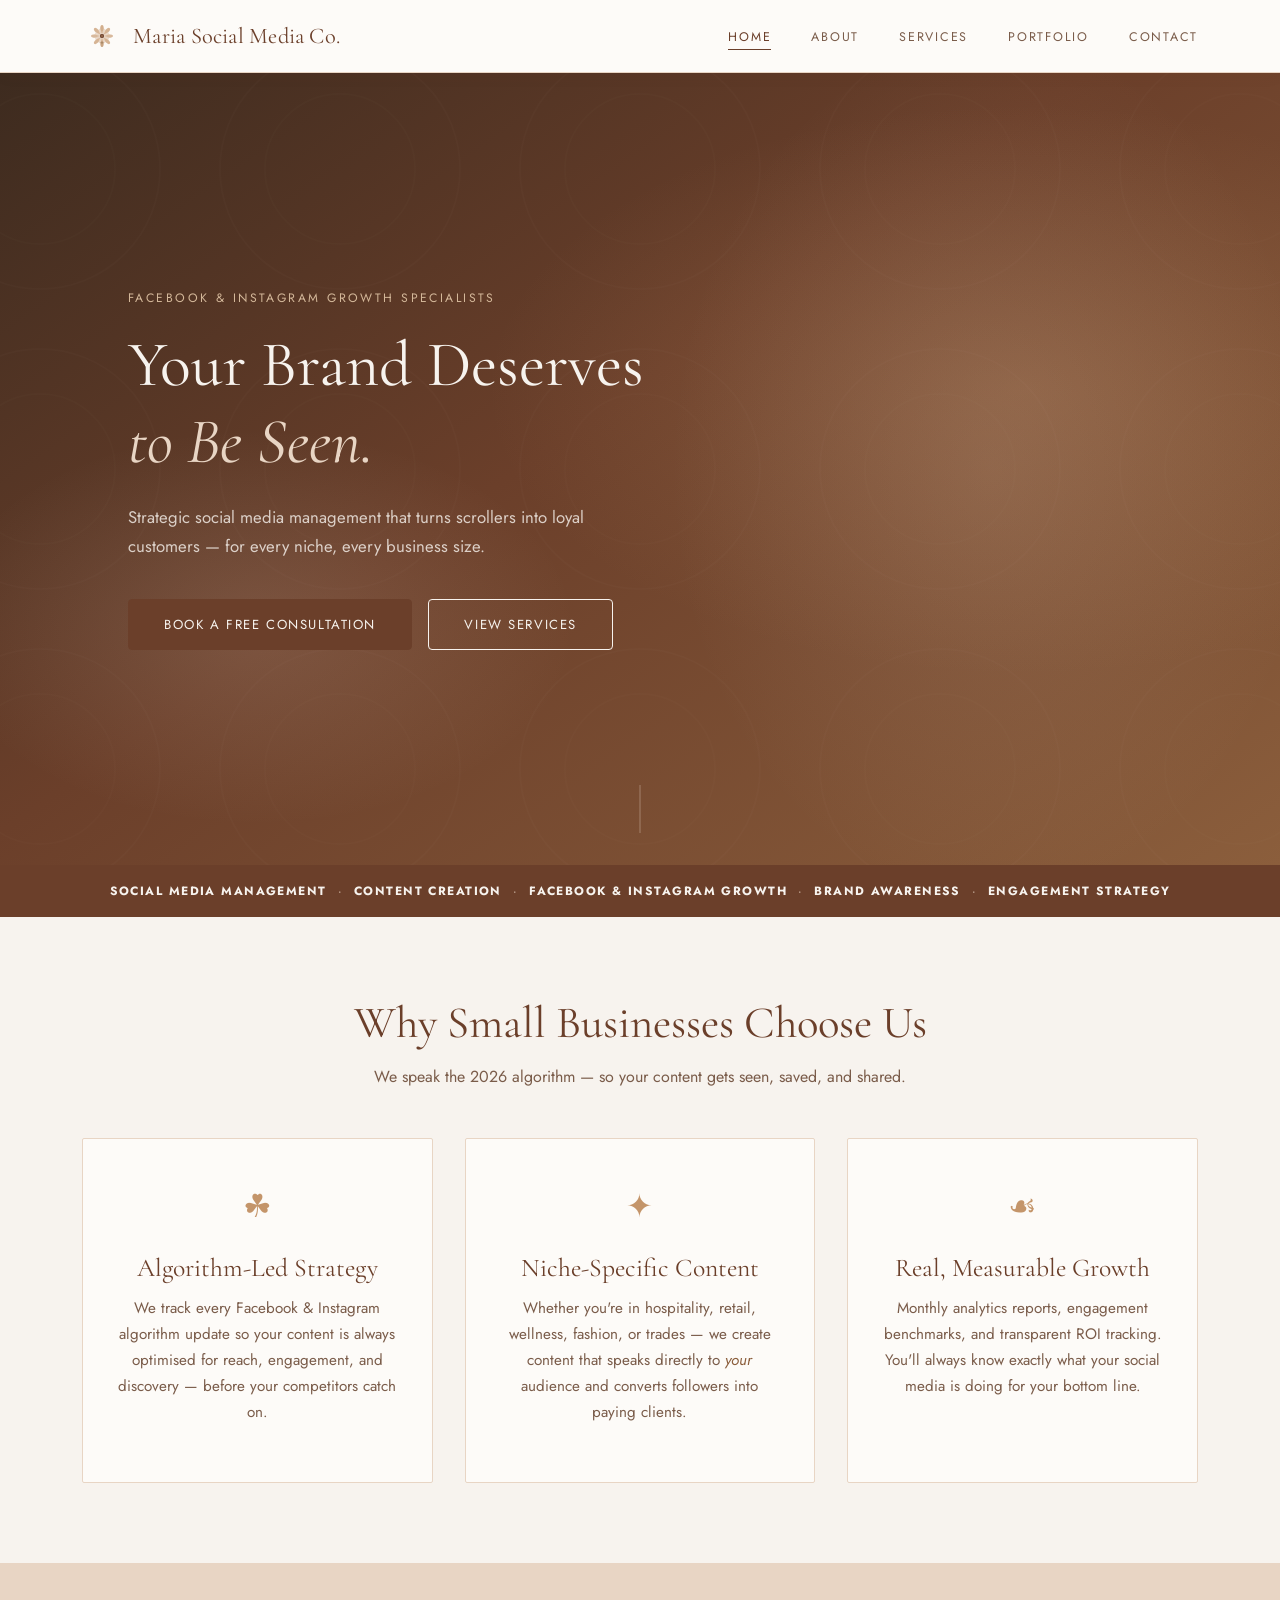
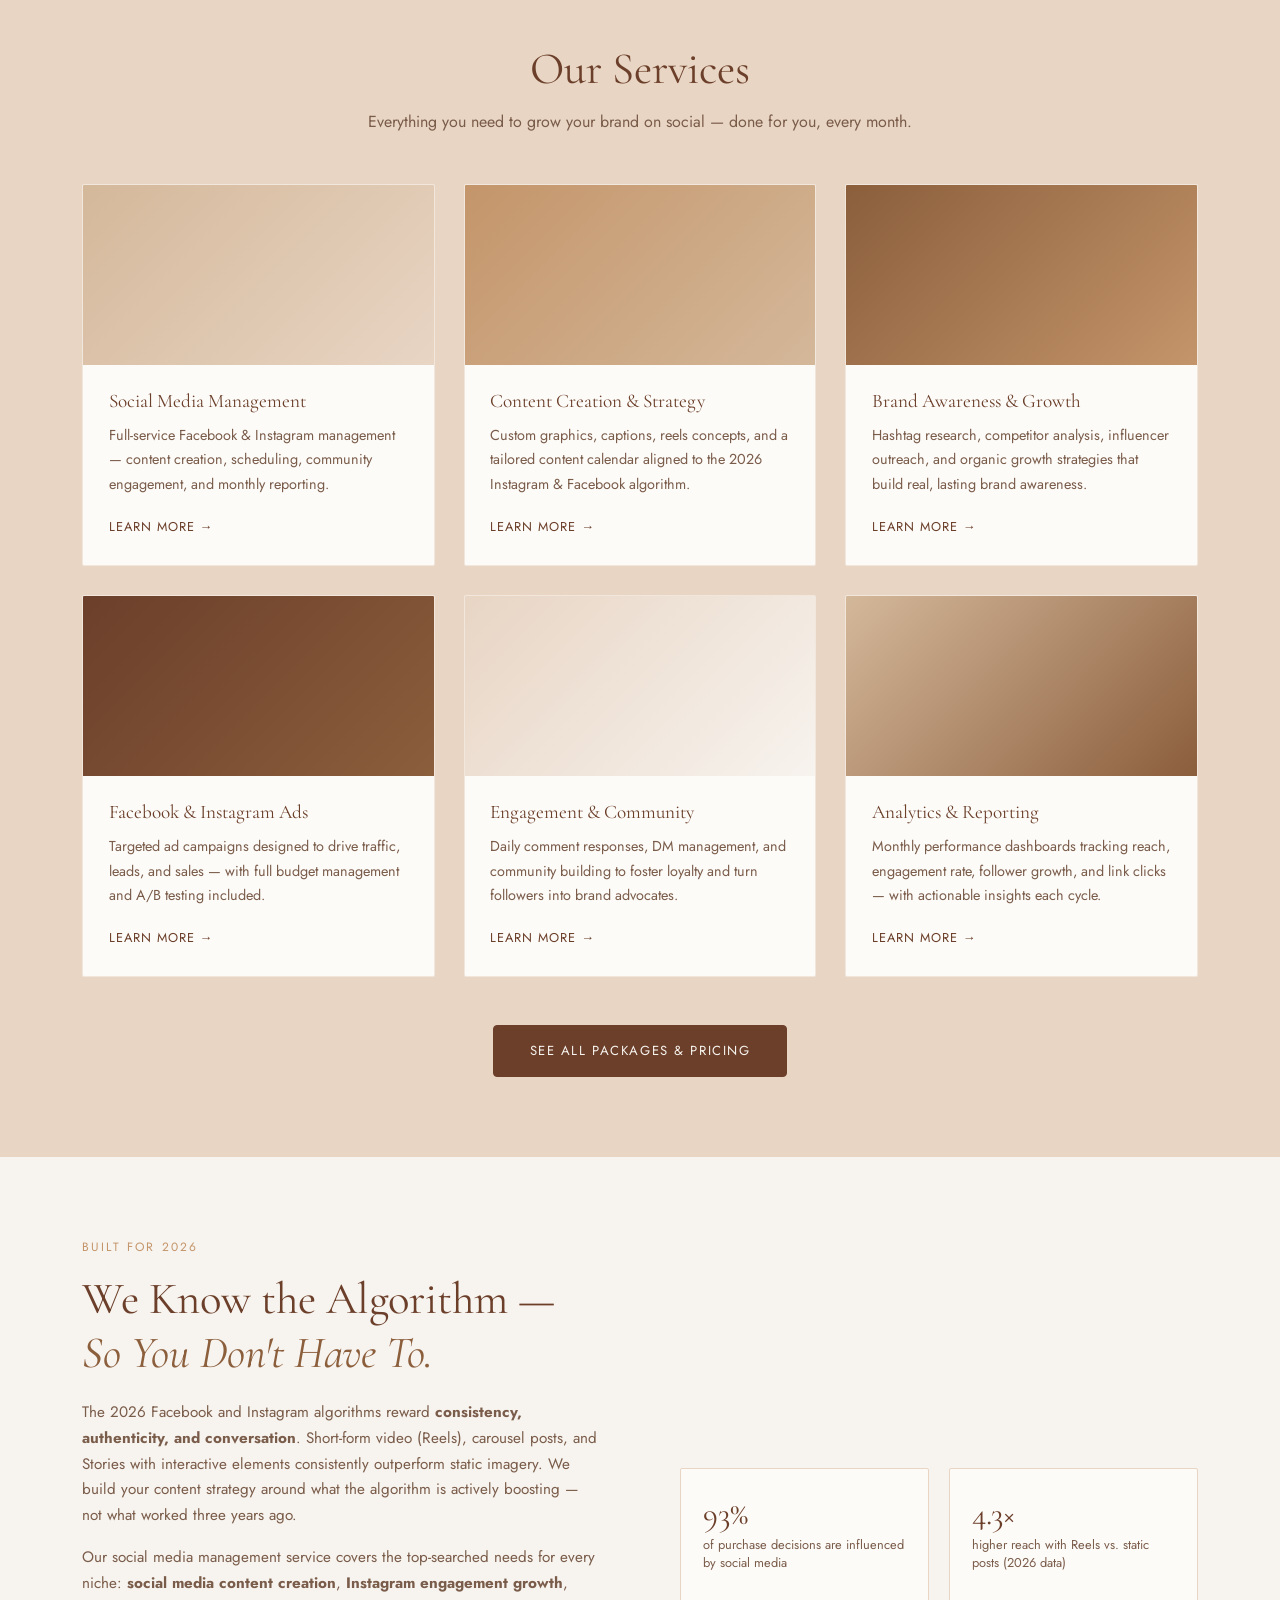
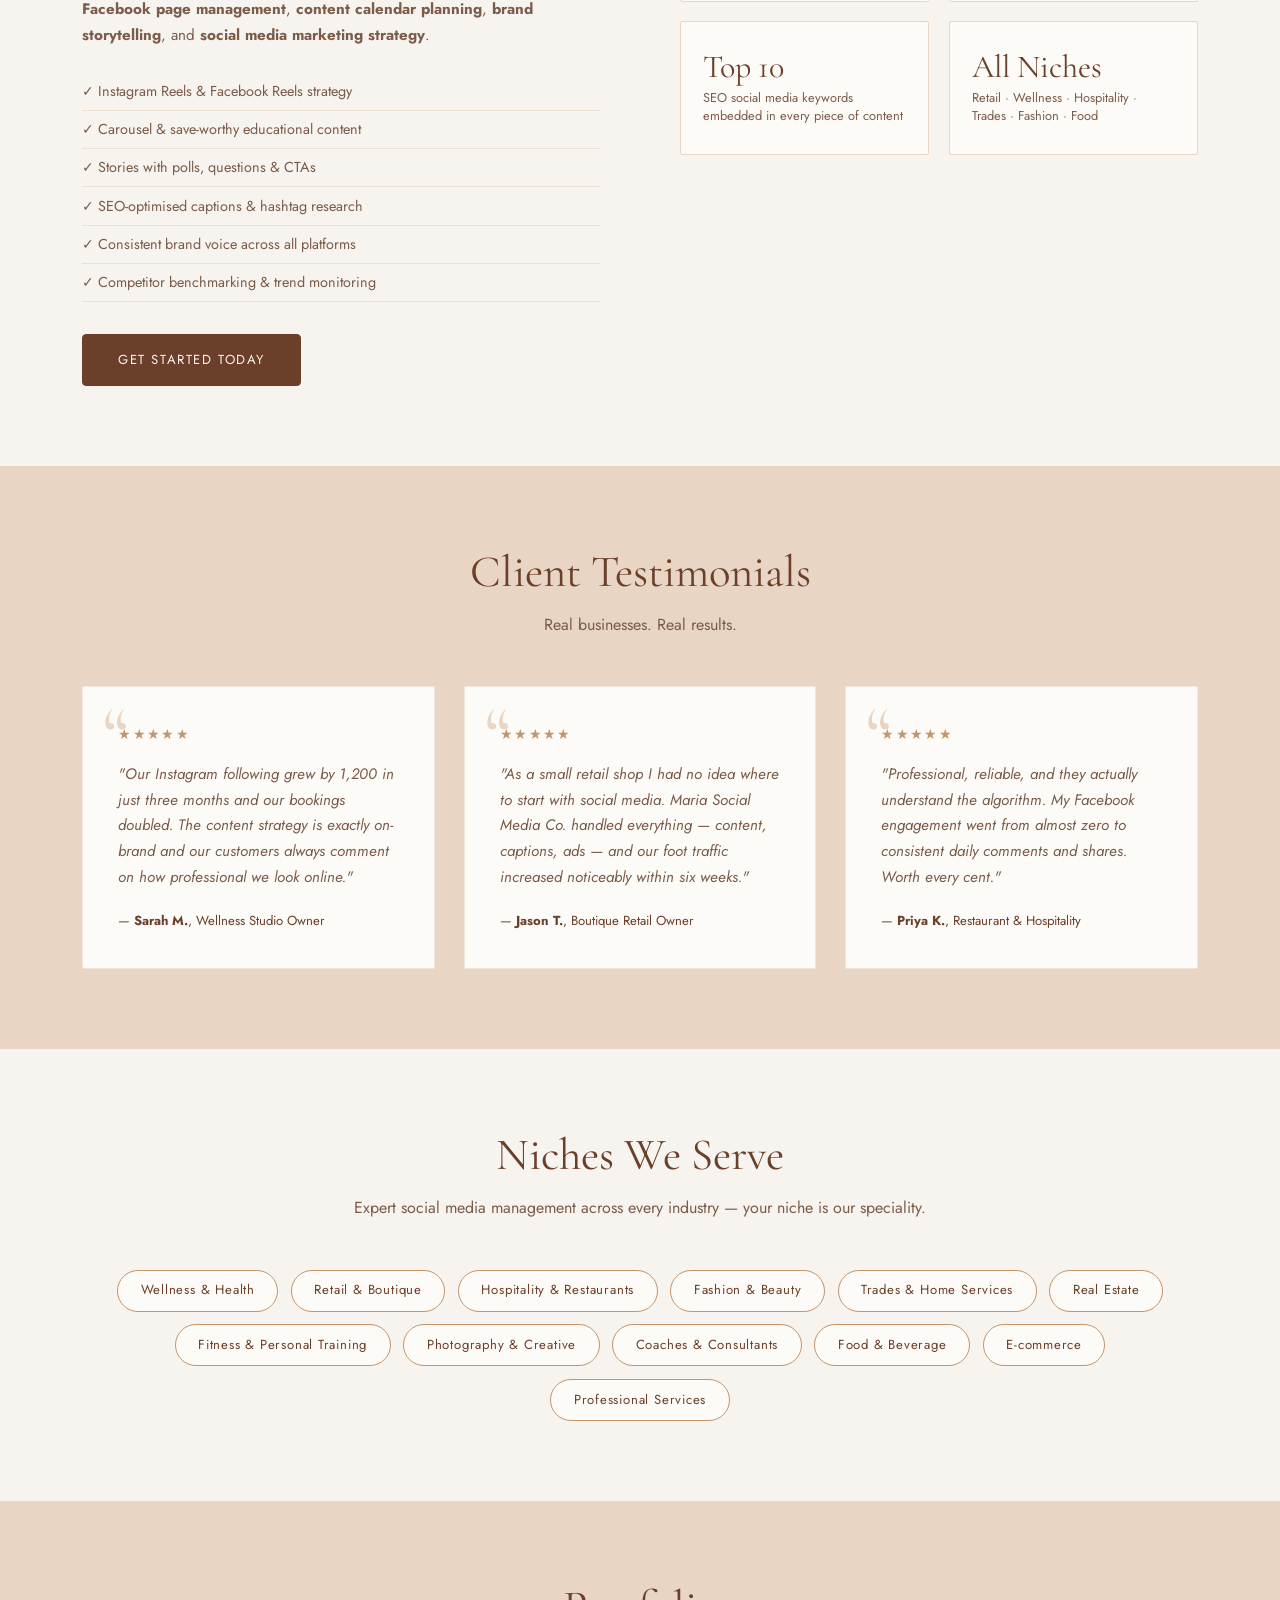
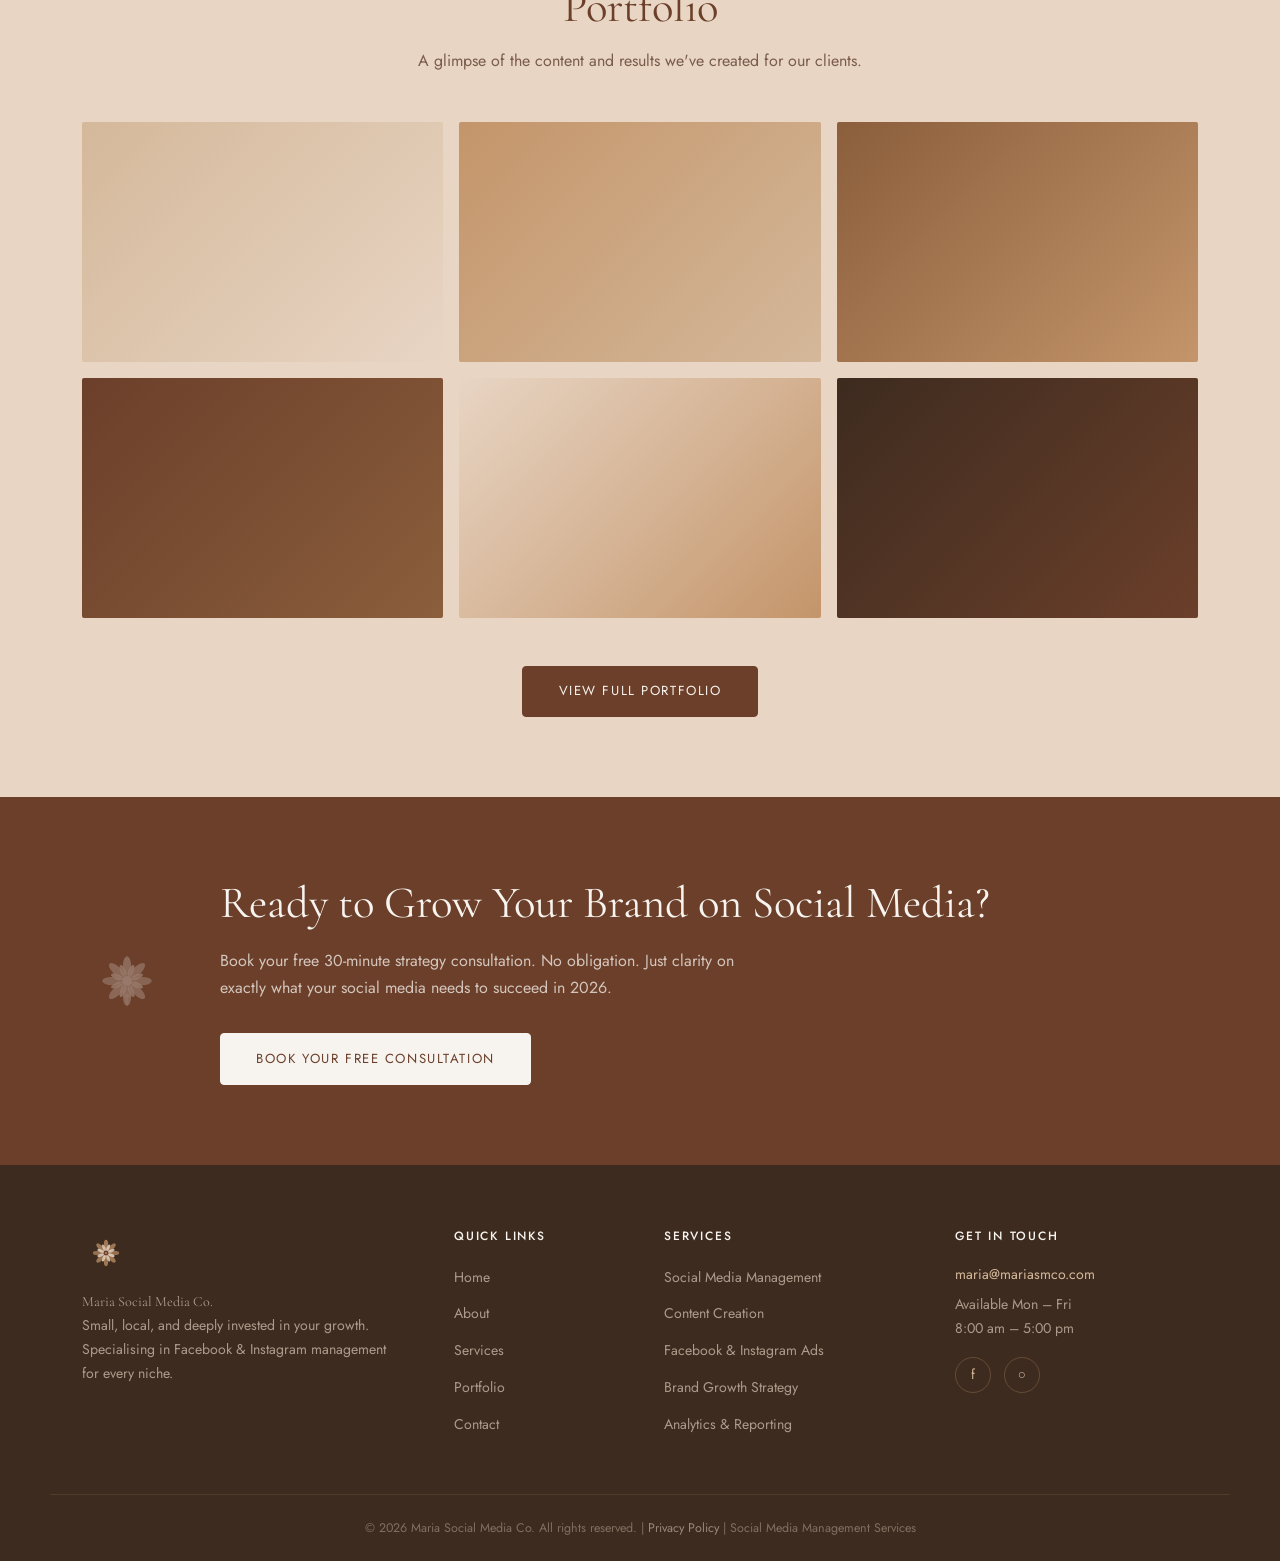
==== commit d8b0305b: "Rebrand to Maria Social Media Co. and update contact email - Replace all instances of Bloom Social C" ====
--- a/index.html
+++ b/index.html
@@ -20,14 +20,14 @@
   {
     "@context": "https://schema.org",
     "@type": "LocalBusiness",
-    "name": "Bloom Social Co.",
+    "name": "Maria Social Media Co.",
     "description": "Professional social media management for small businesses on Facebook and Instagram.",
     "serviceType": "Social Media Management",
     "areaServed": "Local",
-    "url": "https://bloomsocialco.com",
+    "url": "https://mariasmco.com",
     "sameAs": [
-      "https://facebook.com/bloomsocialco",
-      "https://instagram.com/bloomsocialco"
+      "https://facebook.com/mariasmco",
+      "https://instagram.com/mariasmco"
     ]
   }
   </script>
@@ -43,8 +43,8 @@
   <header class="site-header" id="top">
     <nav class="nav-container">
       <a href="index.html" class="logo-link">
-        <img src="logo.svg" alt="Bloom Social Co. — Social Media Management" class="logo-img" />
-        <span class="logo-text">Bloom Social Co.</span>
+        <img src="logo.svg" alt="Maria Social Media Co. — Social Media Management" class="logo-img" />
+        <span class="logo-text">Maria Social Media Co.</span>
       </a>
       <button class="nav-toggle" aria-label="Open menu" id="navToggle">&#9776;</button>
       <ul class="nav-links" id="navLinks">
@@ -246,7 +246,7 @@
 
         <blockquote class="testimonial-card">
           <div class="stars">&#9733;&#9733;&#9733;&#9733;&#9733;</div>
-          <p>"As a small retail shop I had no idea where to start with social media. Bloom Social Co. handled everything — content, captions, ads — and our foot traffic increased noticeably within six weeks."</p>
+          <p>"As a small retail shop I had no idea where to start with social media. Maria Social Media Co. handled everything — content, captions, ads — and our foot traffic increased noticeably within six weeks."</p>
           <footer>— <strong>Jason T.</strong>, Boutique Retail Owner</footer>
         </blockquote>
 
@@ -343,8 +343,8 @@
   <footer class="site-footer">
     <div class="container footer-grid">
       <div class="footer-brand">
-        <img src="logo.svg" alt="Bloom Social Co." class="footer-logo" />
-        <p class="footer-tagline">Bloom Social Co.</p>
+        <img src="logo.svg" alt="Maria Social Media Co." class="footer-logo" />
+        <p class="footer-tagline">Maria Social Media Co.</p>
         <p>Small, local, and deeply invested in your growth. Specialising in Facebook &amp; Instagram management for every niche.</p>
       </div>
       <div class="footer-links">
@@ -369,7 +369,7 @@
       </div>
       <div class="footer-contact">
         <h4>Get in Touch</h4>
-        <p><a href="mailto:hello@bloomsocialco.com">hello@bloomsocialco.com</a></p>
+        <p><a href="mailto:maria@mariasmco.com">maria@mariasmco.com</a></p>
         <p>Available Mon – Fri<br />8:00 am – 5:00 pm</p>
         <div class="social-icons">
           <a href="#" aria-label="Facebook" class="social-icon">f</a>
@@ -378,7 +378,7 @@
       </div>
     </div>
     <div class="footer-bottom">
-      <p>&copy; 2026 Bloom Social Co. All rights reserved. | <a href="#">Privacy Policy</a> | Social Media Management Services</p>
+      <p>&copy; 2026 Maria Social Media Co. All rights reserved. | <a href="#">Privacy Policy</a> | Social Media Management Services</p>
     </div>
   </footer>
 
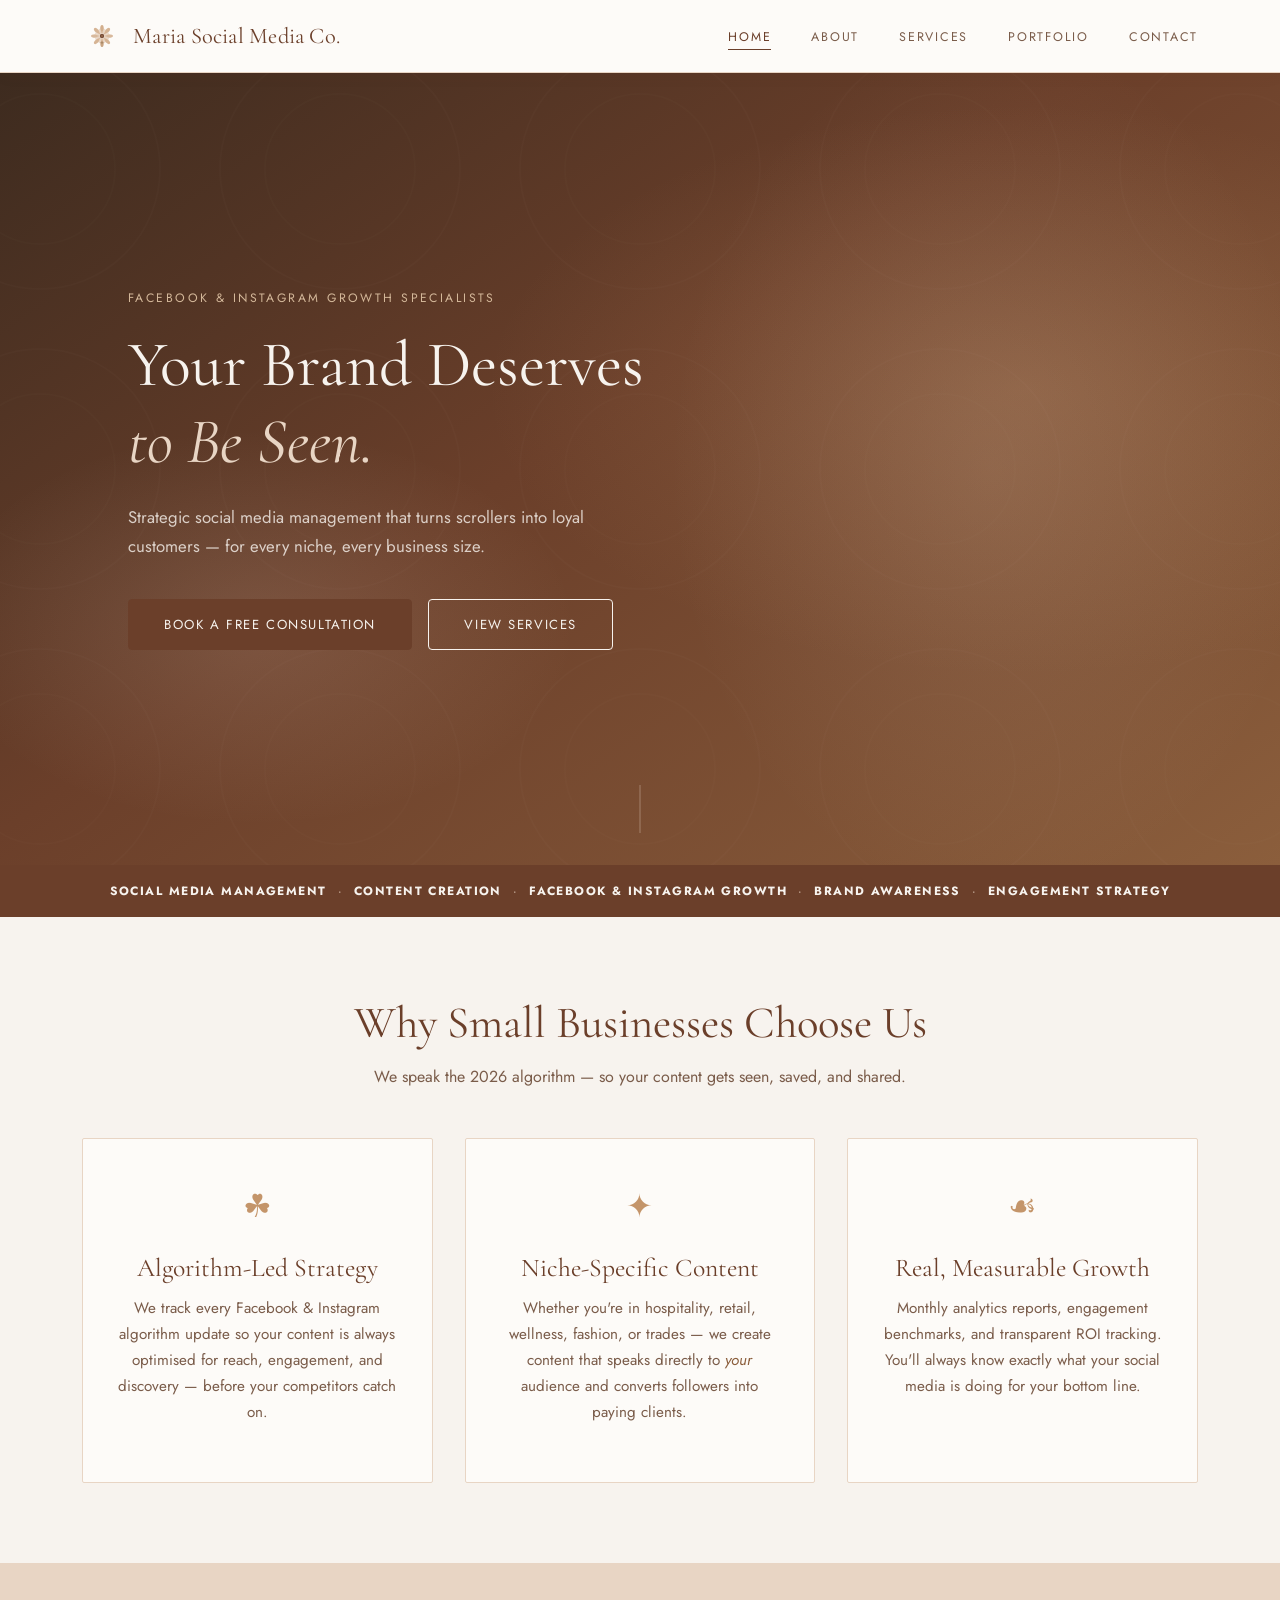
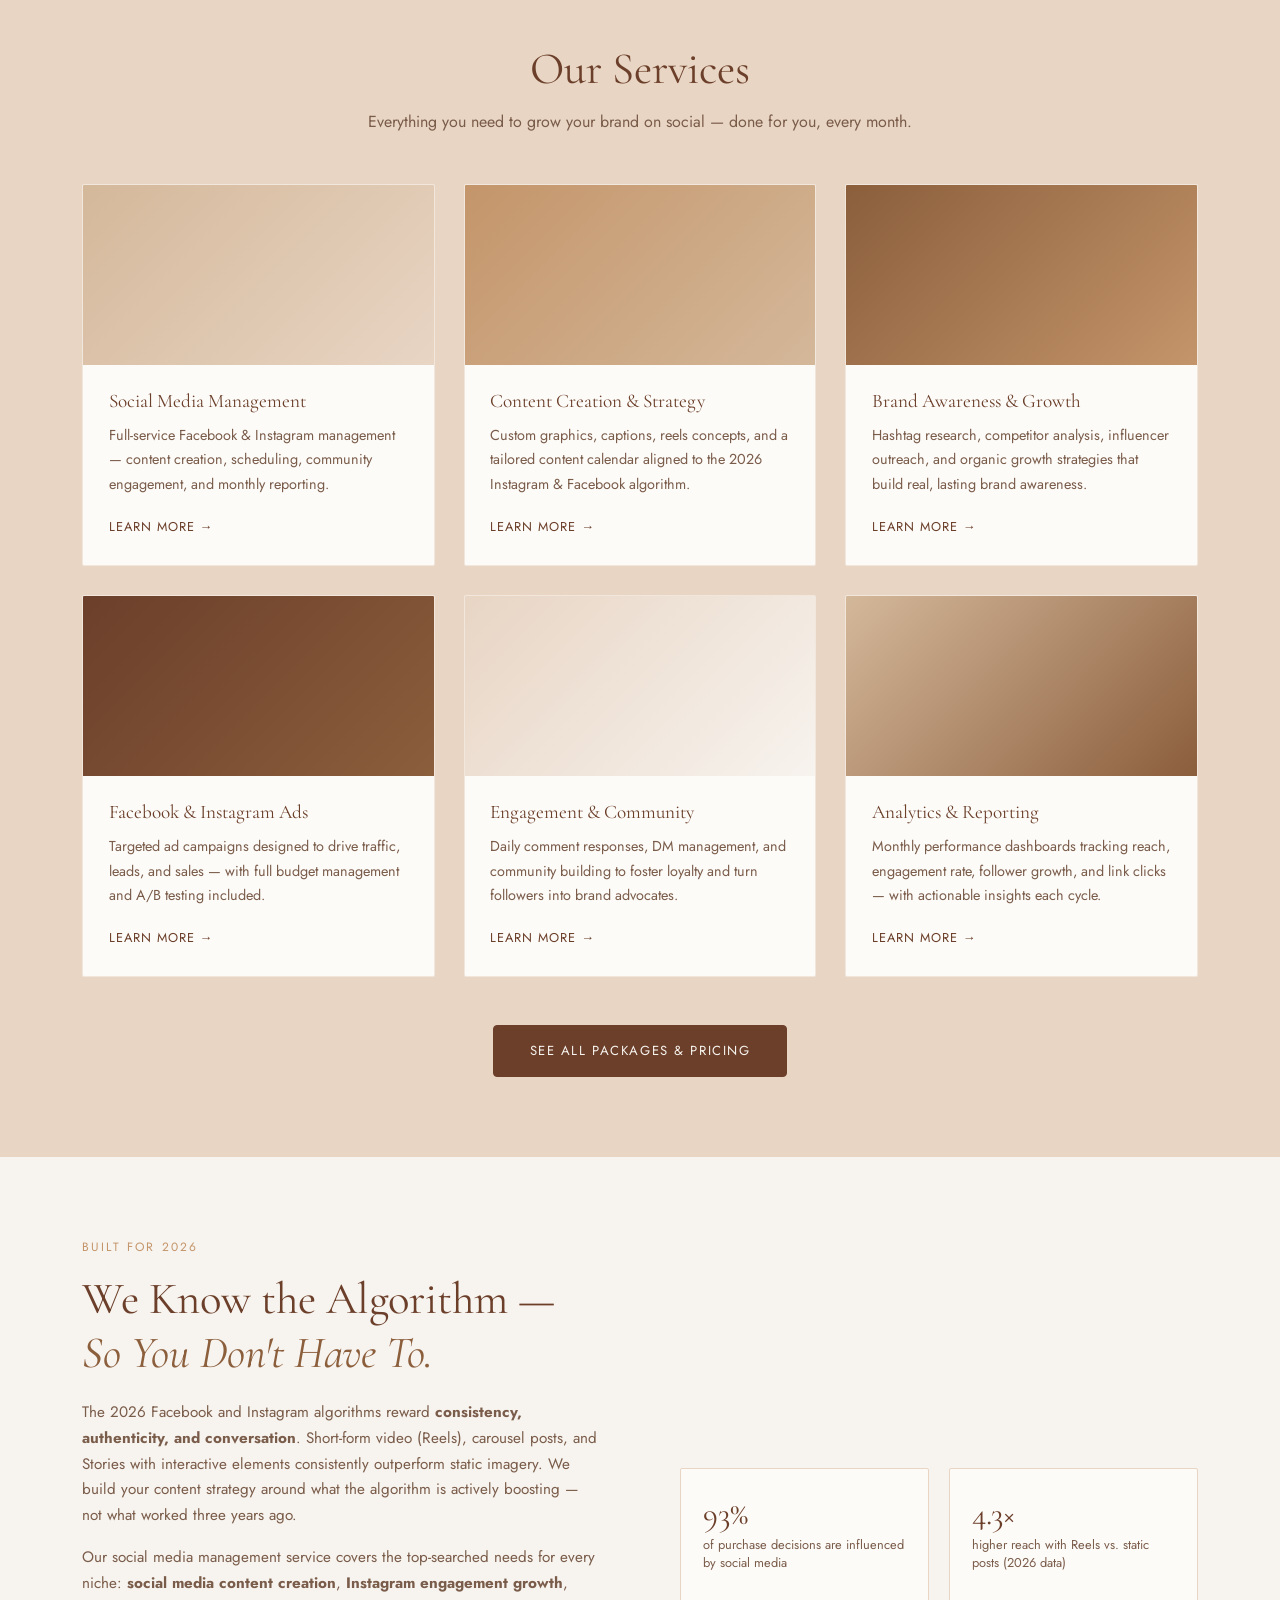
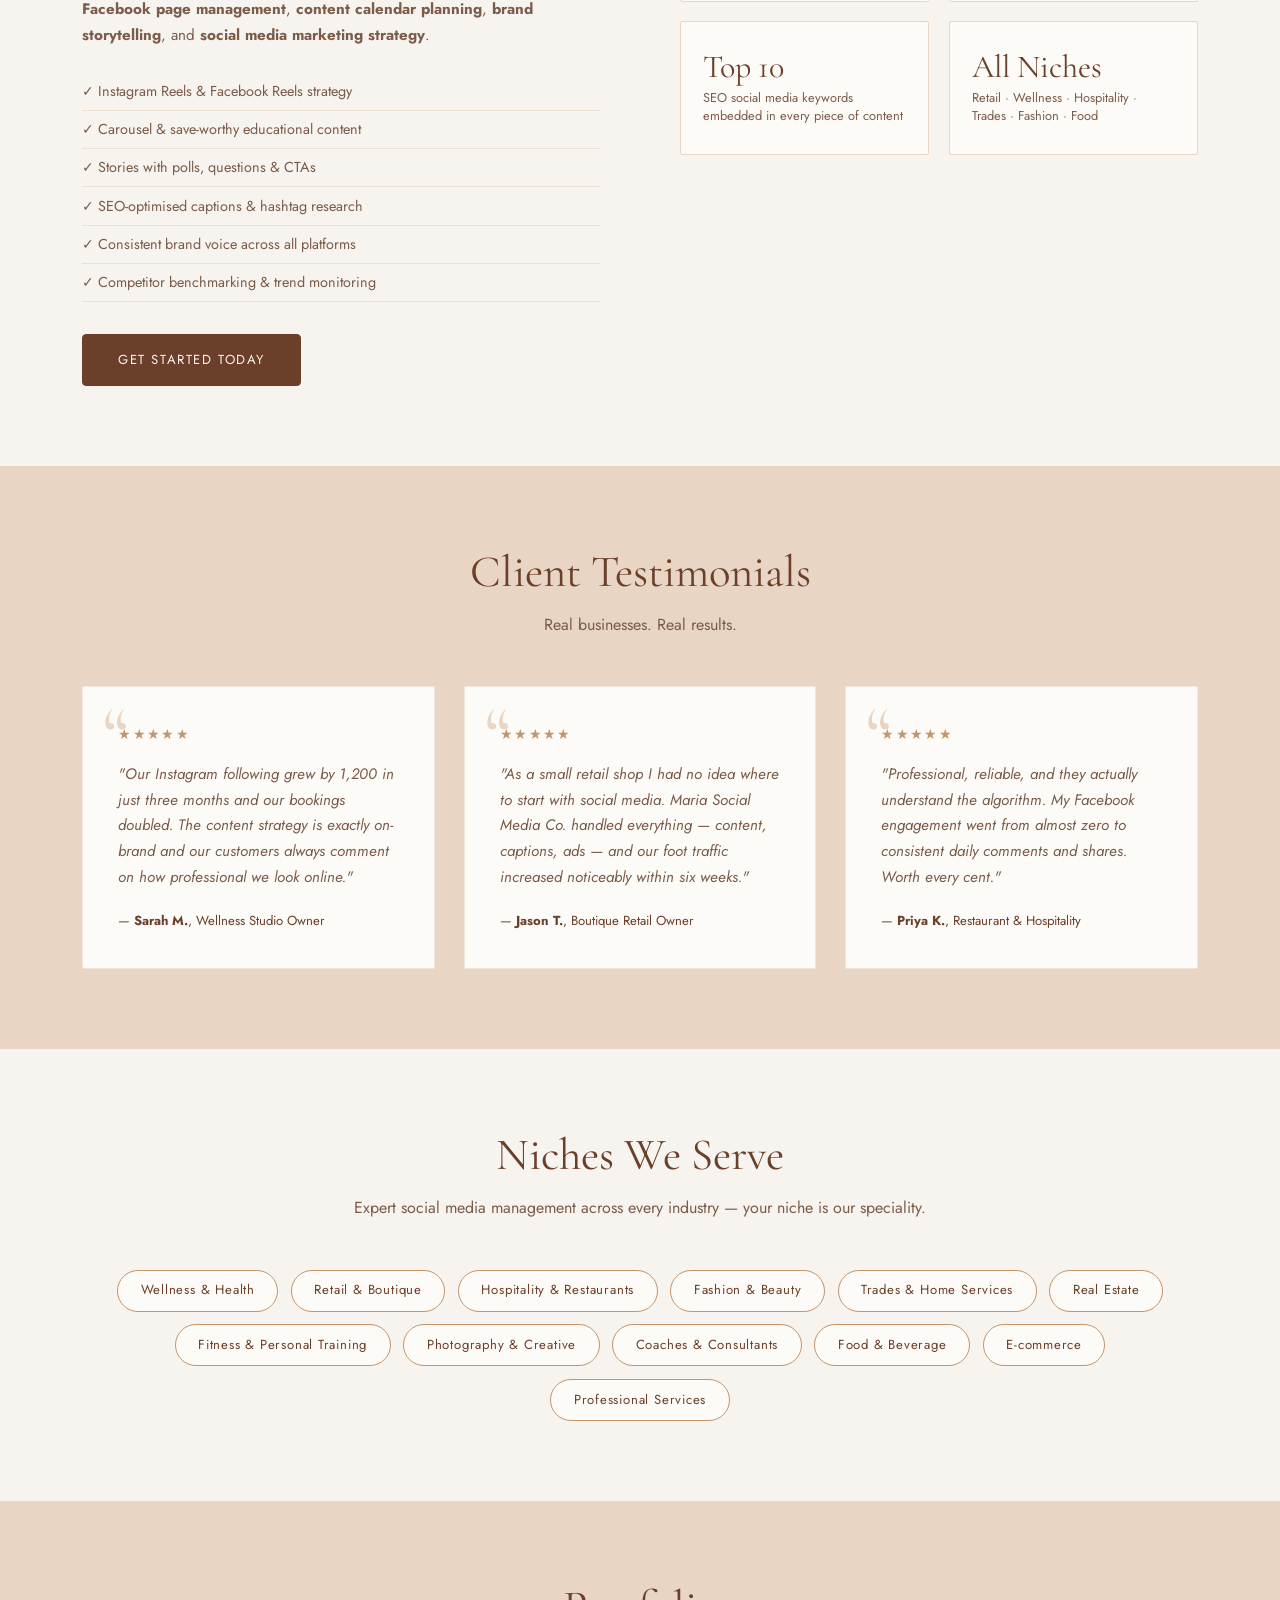
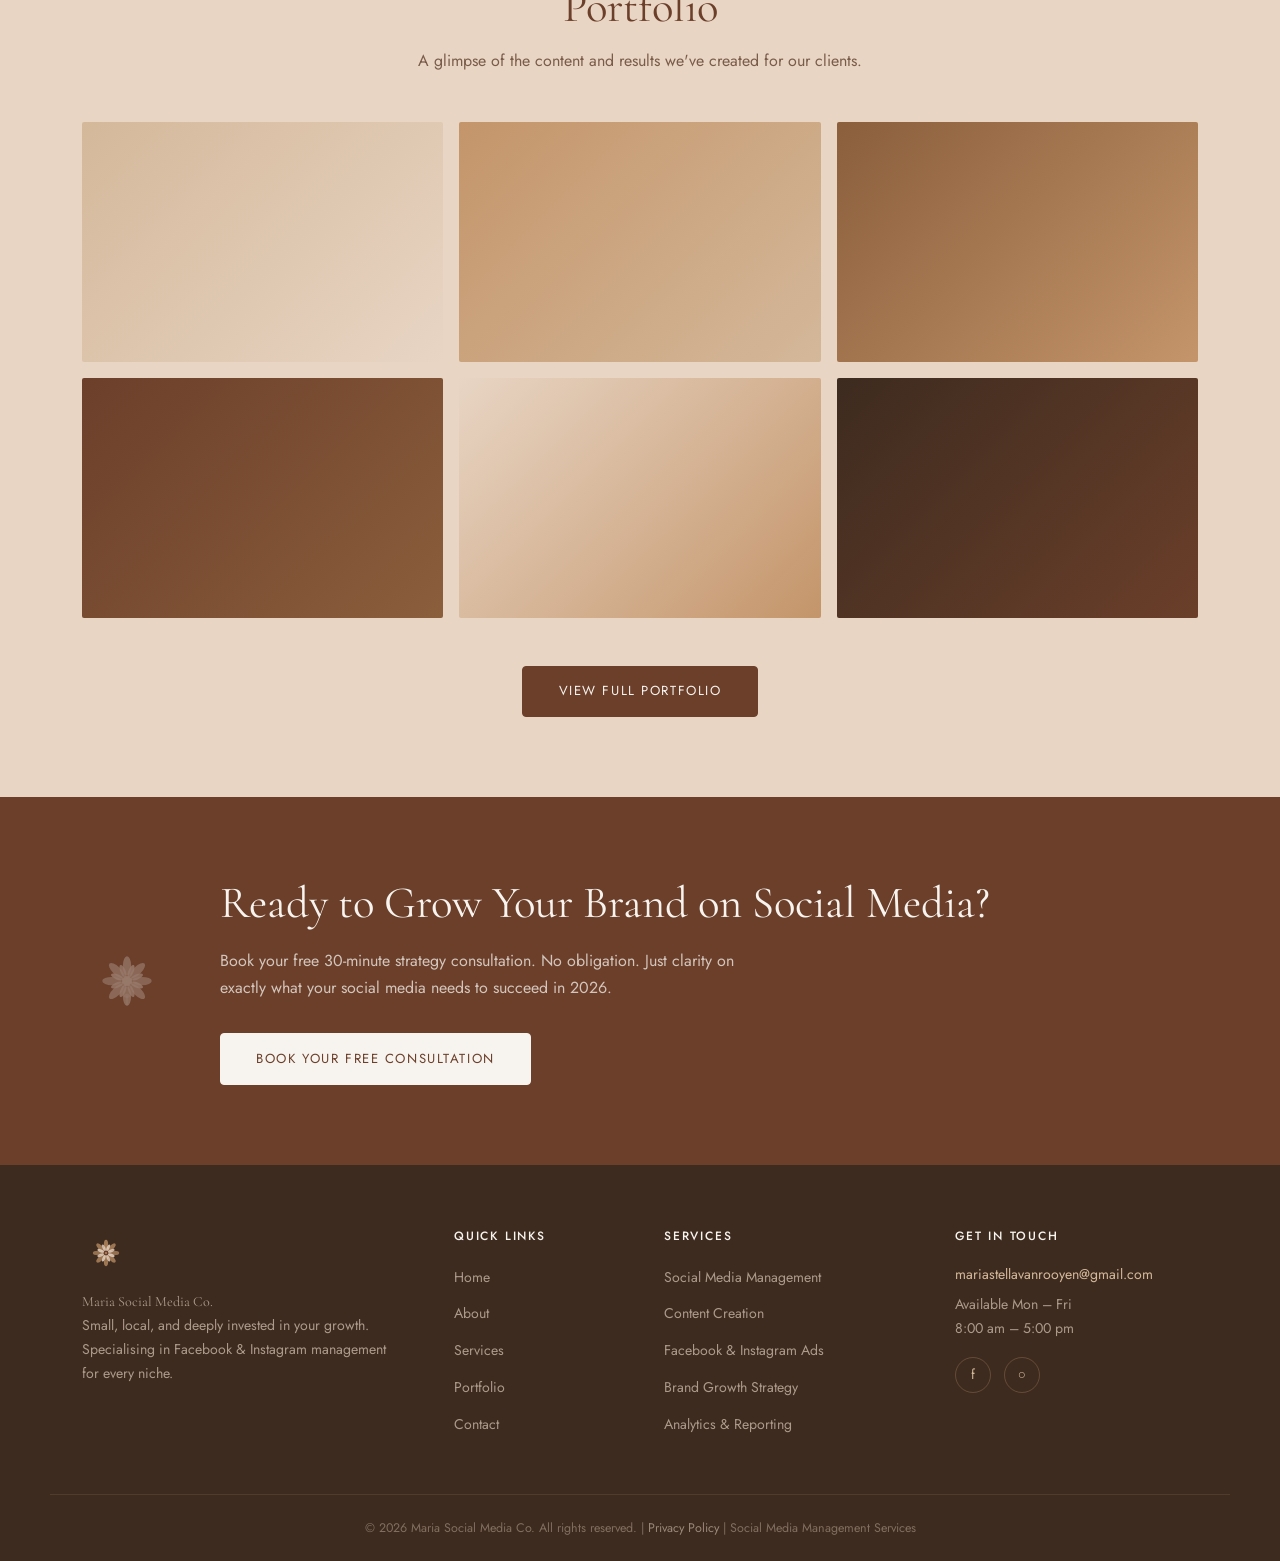
==== commit 7edbc962: "Update contact email to mariastellavanrooyen@gmail.com Co-Authored-By: Claude Sonnet 4.6 <noreply@an" ====
--- a/index.html
+++ b/index.html
@@ -369,7 +369,7 @@
       </div>
       <div class="footer-contact">
         <h4>Get in Touch</h4>
-        <p><a href="mailto:maria@mariasmco.com">maria@mariasmco.com</a></p>
+        <p><a href="mailto:mariastellavanrooyen@gmail.com">mariastellavanrooyen@gmail.com</a></p>
         <p>Available Mon – Fri<br />8:00 am – 5:00 pm</p>
         <div class="social-icons">
           <a href="#" aria-label="Facebook" class="social-icon">f</a>
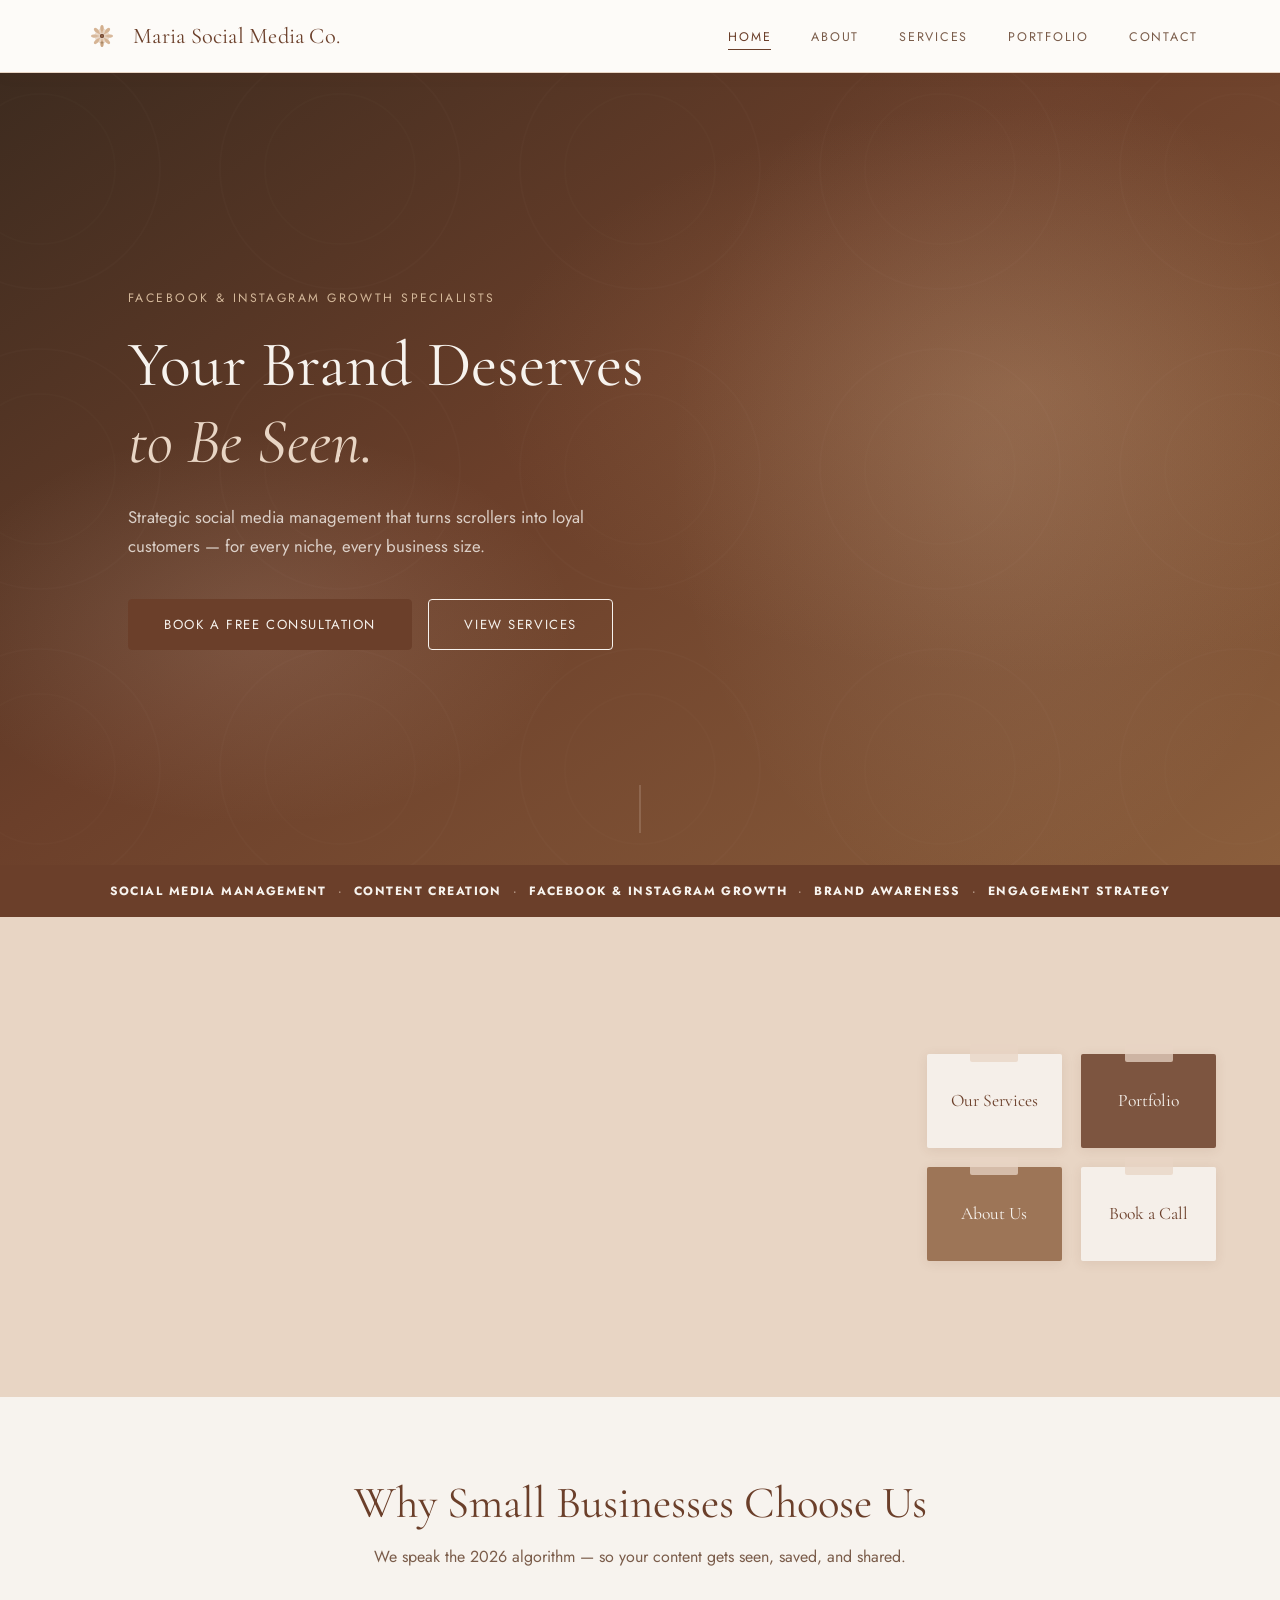
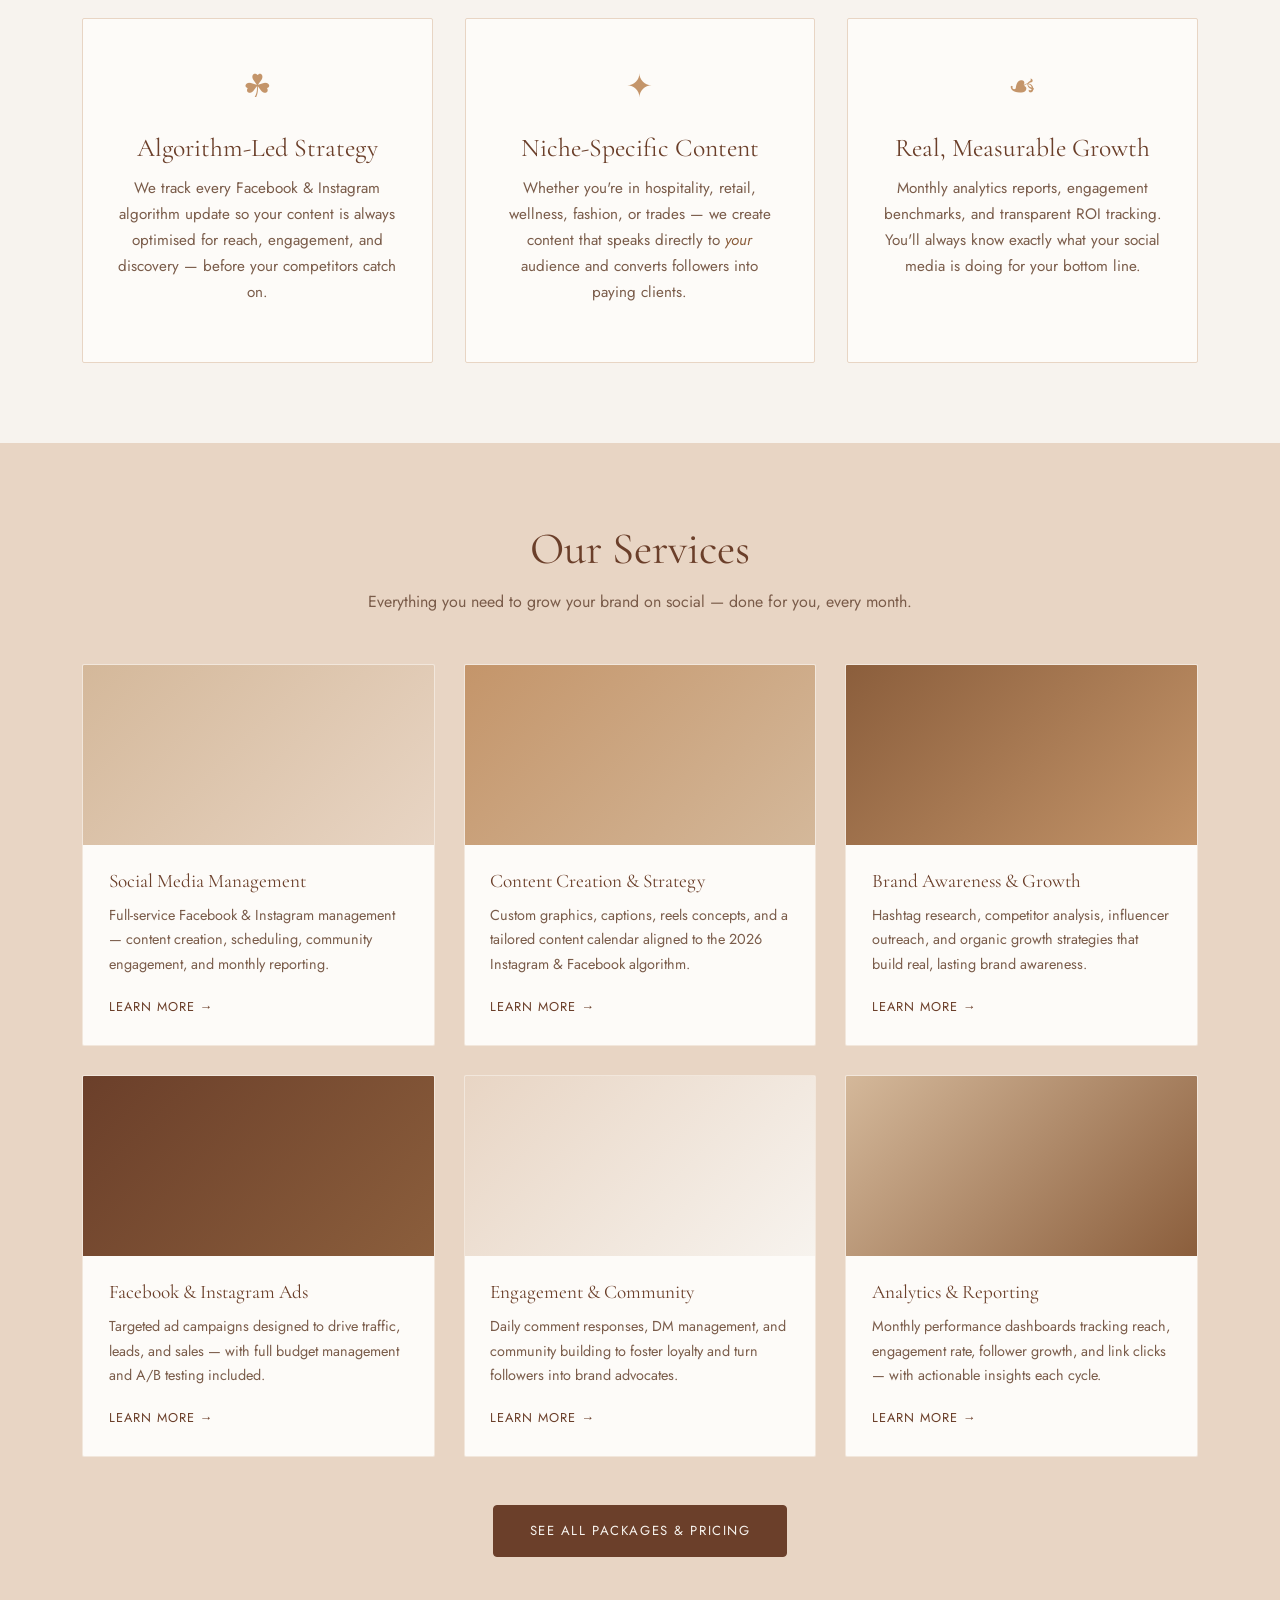
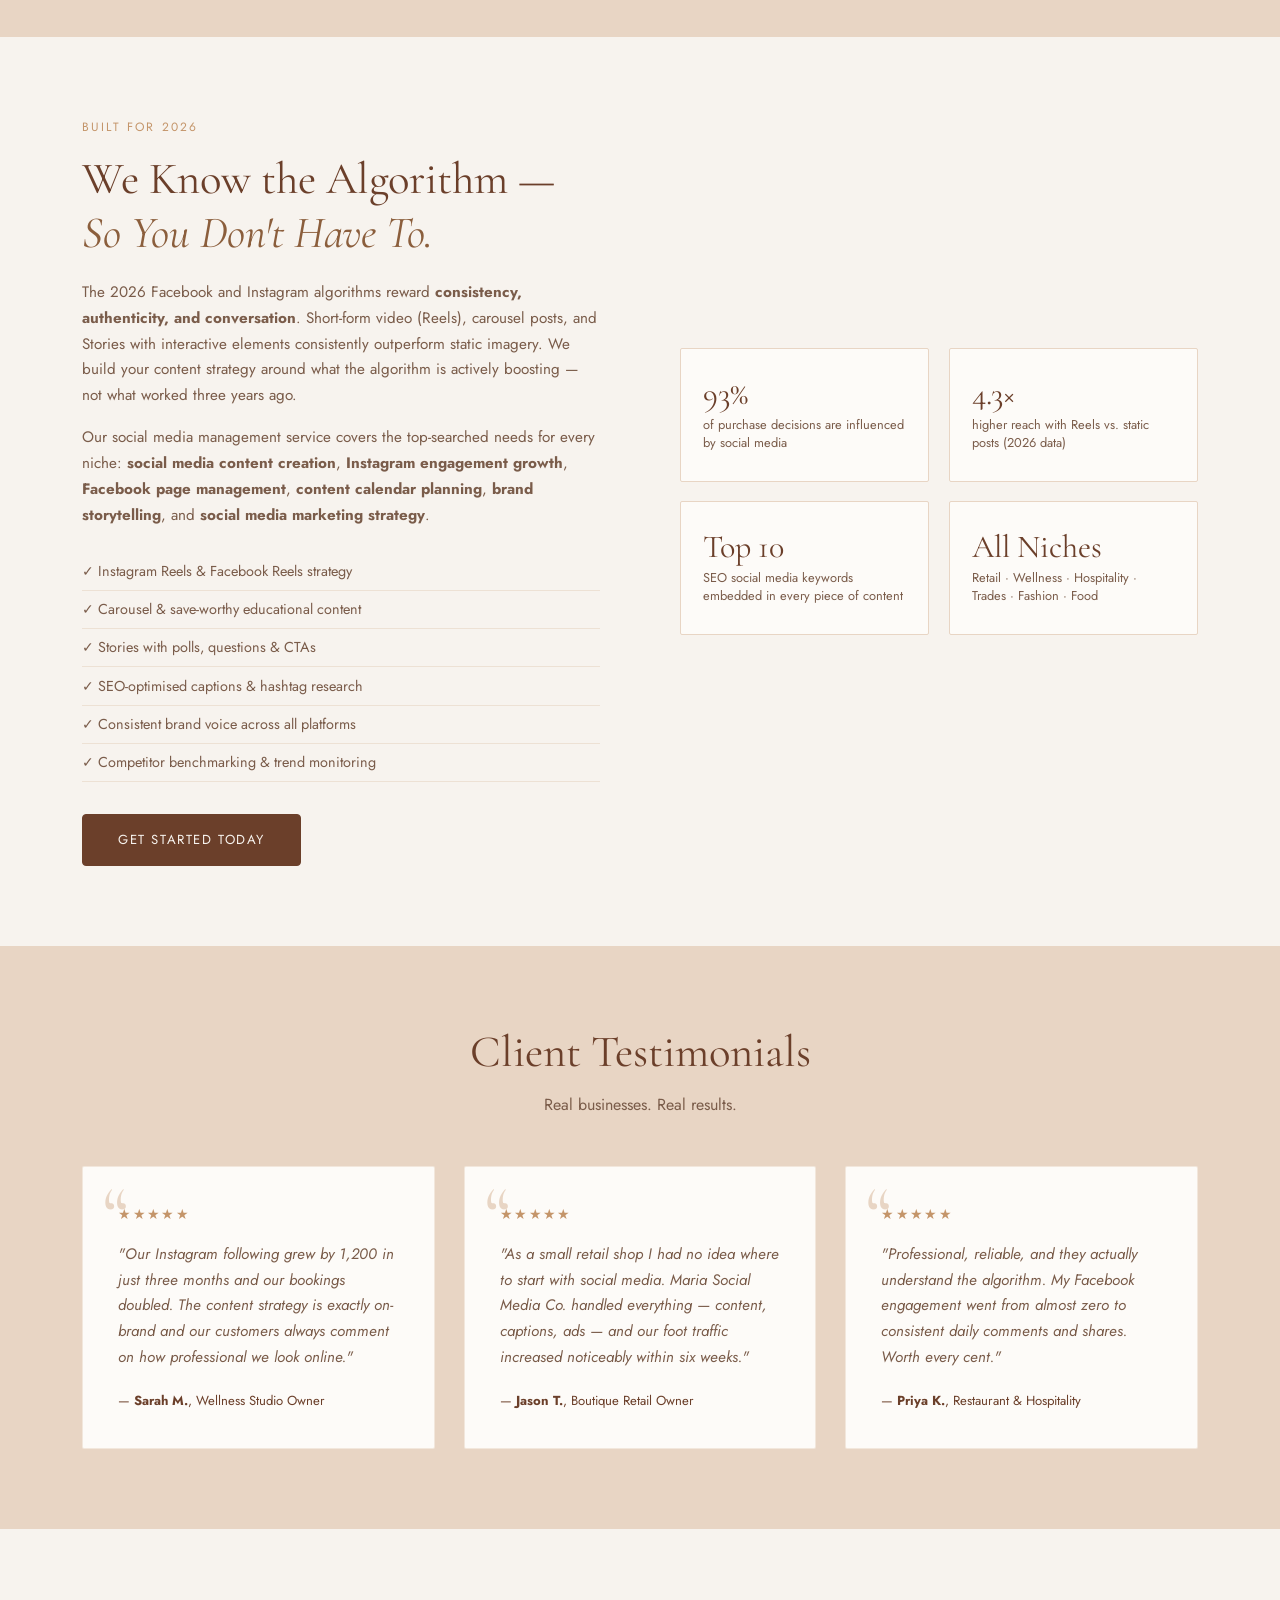
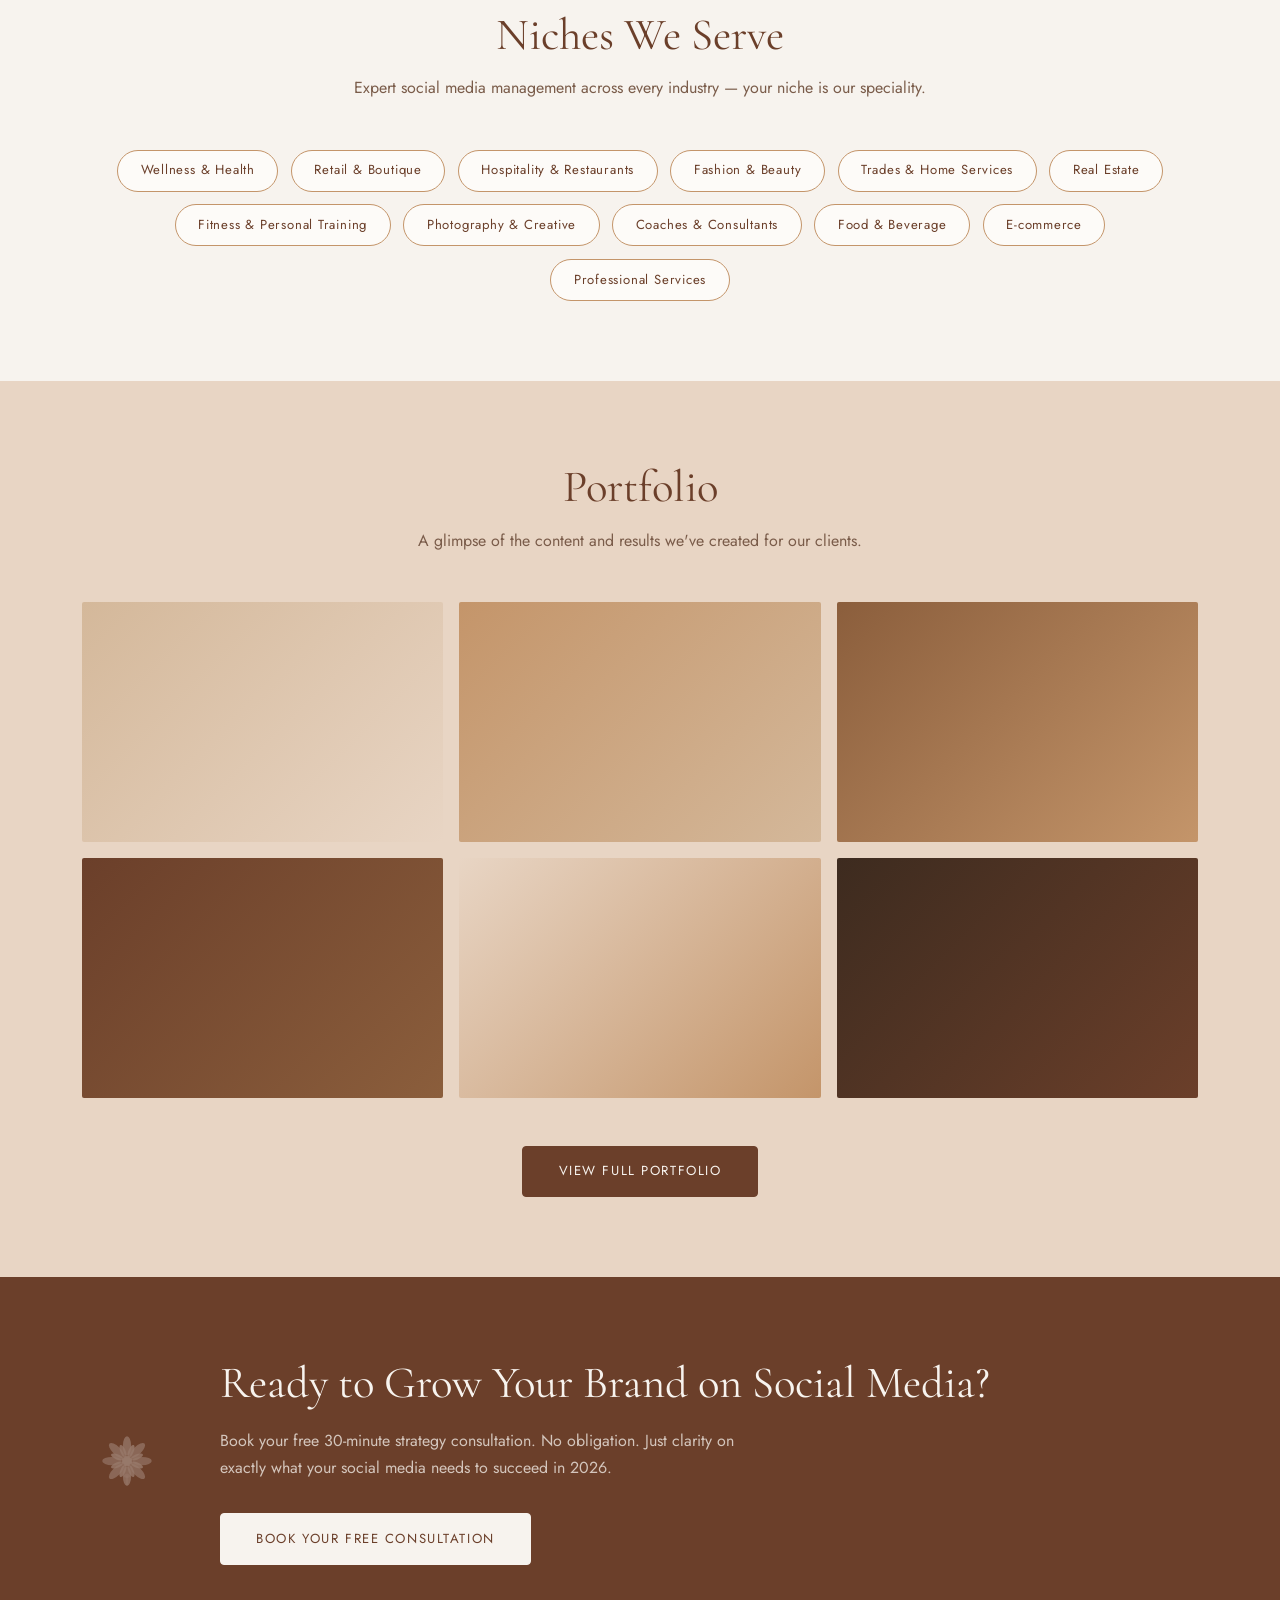
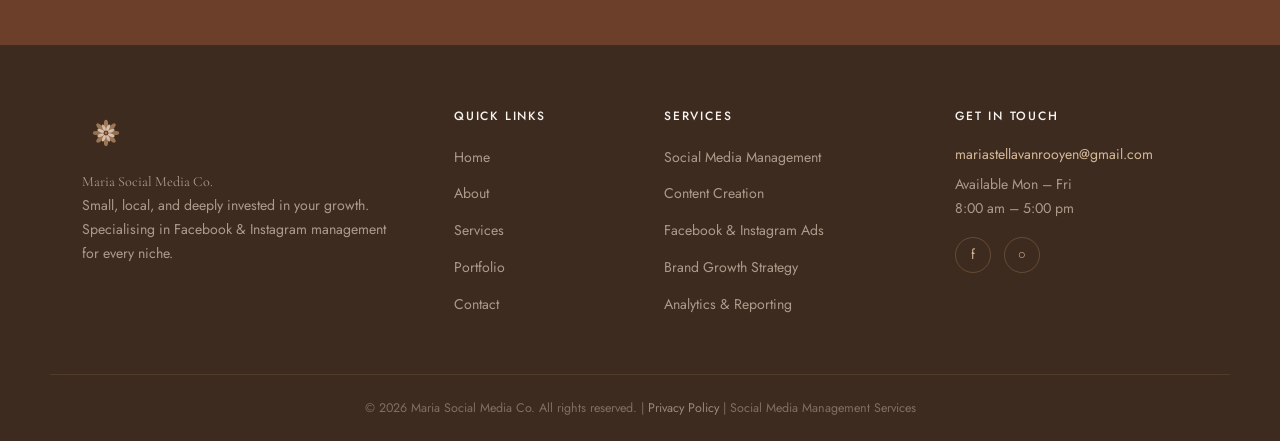
==== commit 0403ea7f: "Add Canva design images as hero and sticky-note banner sections - Hero section now uses assets/hero-" ====
--- a/index.html
+++ b/index.html
@@ -58,7 +58,7 @@
   </header>
 
   <!-- HERO -->
-  <section class="hero" aria-label="Hero — Social Media Management">
+  <section class="hero" aria-label="Hero — Social Media Management" style="background-image: url('assets/hero-liceria.jpg'); background-size: cover; background-position: center;">
     <div class="hero-overlay"></div>
     <div class="hero-content">
       <p class="hero-eyebrow">Facebook &amp; Instagram Growth Specialists</p>
@@ -84,6 +84,20 @@
         <strong>Brand Awareness</strong> &nbsp;·&nbsp;
         <strong>Engagement Strategy</strong>
       </p>
+    </div>
+  </section>
+
+  <!-- LIFE APPAREL STYLE VISUAL BANNER -->
+  <section class="canva-banner" aria-label="Visual brand banner">
+    <div class="canva-banner-inner" style="background-image: url('assets/hero-lifeapparel.jpg'); background-size: cover; background-position: center;">
+      <div class="canva-banner-overlay">
+        <div class="canva-nav-cards">
+          <a href="services.html" class="nav-card">Our Services</a>
+          <a href="portfolio.html" class="nav-card nav-card--dark">Portfolio</a>
+          <a href="about.html" class="nav-card nav-card--mid">About Us</a>
+          <a href="contact.html" class="nav-card">Book a Call</a>
+        </div>
+      </div>
     </div>
   </section>
 
--- a/styles.css
+++ b/styles.css
@@ -186,7 +186,9 @@
 .hero {
   position: relative;
   min-height: 88vh;
-  background: var(--brown);
+  background: var(--brown); /* fallback until Canva image is added */
+  background-size: cover;
+  background-position: center;
   display: flex;
   align-items: center;
   overflow: hidden;
@@ -277,6 +279,85 @@
   0%   { opacity: 0; transform: scaleY(0); transform-origin: top; }
   50%  { opacity: 1; }
   100% { opacity: 0; transform: scaleY(1); transform-origin: top; }
+}
+
+/* ---- CANVA BANNER ---- */
+.canva-banner { width: 100%; }
+
+.canva-banner-inner {
+  min-height: 480px;
+  display: flex;
+  align-items: center;
+  justify-content: flex-end;
+  padding: 3rem 5%;
+  position: relative;
+  background-color: var(--beige); /* fallback while image loads */
+}
+
+.canva-banner-overlay {
+  display: flex;
+  align-items: center;
+  justify-content: flex-end;
+  width: 100%;
+}
+
+.canva-nav-cards {
+  display: grid;
+  grid-template-columns: 1fr 1fr;
+  gap: 1.2rem;
+  max-width: 420px;
+}
+
+.nav-card {
+  display: flex;
+  align-items: center;
+  justify-content: center;
+  padding: 2rem 1.5rem;
+  font-family: var(--font-serif);
+  font-size: 1.1rem;
+  color: var(--brown);
+  background: rgba(247,243,238,0.88);
+  border-radius: 2px;
+  text-align: center;
+  box-shadow: 0 2px 12px rgba(107,63,42,0.10);
+  transition: transform var(--transition), box-shadow var(--transition);
+  position: relative;
+}
+
+/* Sticky-note tape effect */
+.nav-card::before {
+  content: '';
+  position: absolute;
+  top: -10px;
+  left: 50%;
+  transform: translateX(-50%);
+  width: 48px;
+  height: 18px;
+  background: rgba(232,213,196,0.75);
+  border-radius: 2px;
+}
+
+.nav-card--dark {
+  background: rgba(107,63,42,0.85);
+  color: var(--cream);
+}
+
+.nav-card--mid {
+  background: rgba(139,94,60,0.80);
+  color: var(--cream);
+}
+
+.nav-card:hover {
+  transform: translateY(-3px);
+  box-shadow: 0 6px 20px rgba(107,63,42,0.18);
+}
+
+@media (max-width: 640px) {
+  .canva-banner-inner {
+    justify-content: center;
+    min-height: 360px;
+  }
+  .canva-nav-cards { max-width: 100%; }
 }
 
 /* ---- SEO STRIP ---- */
